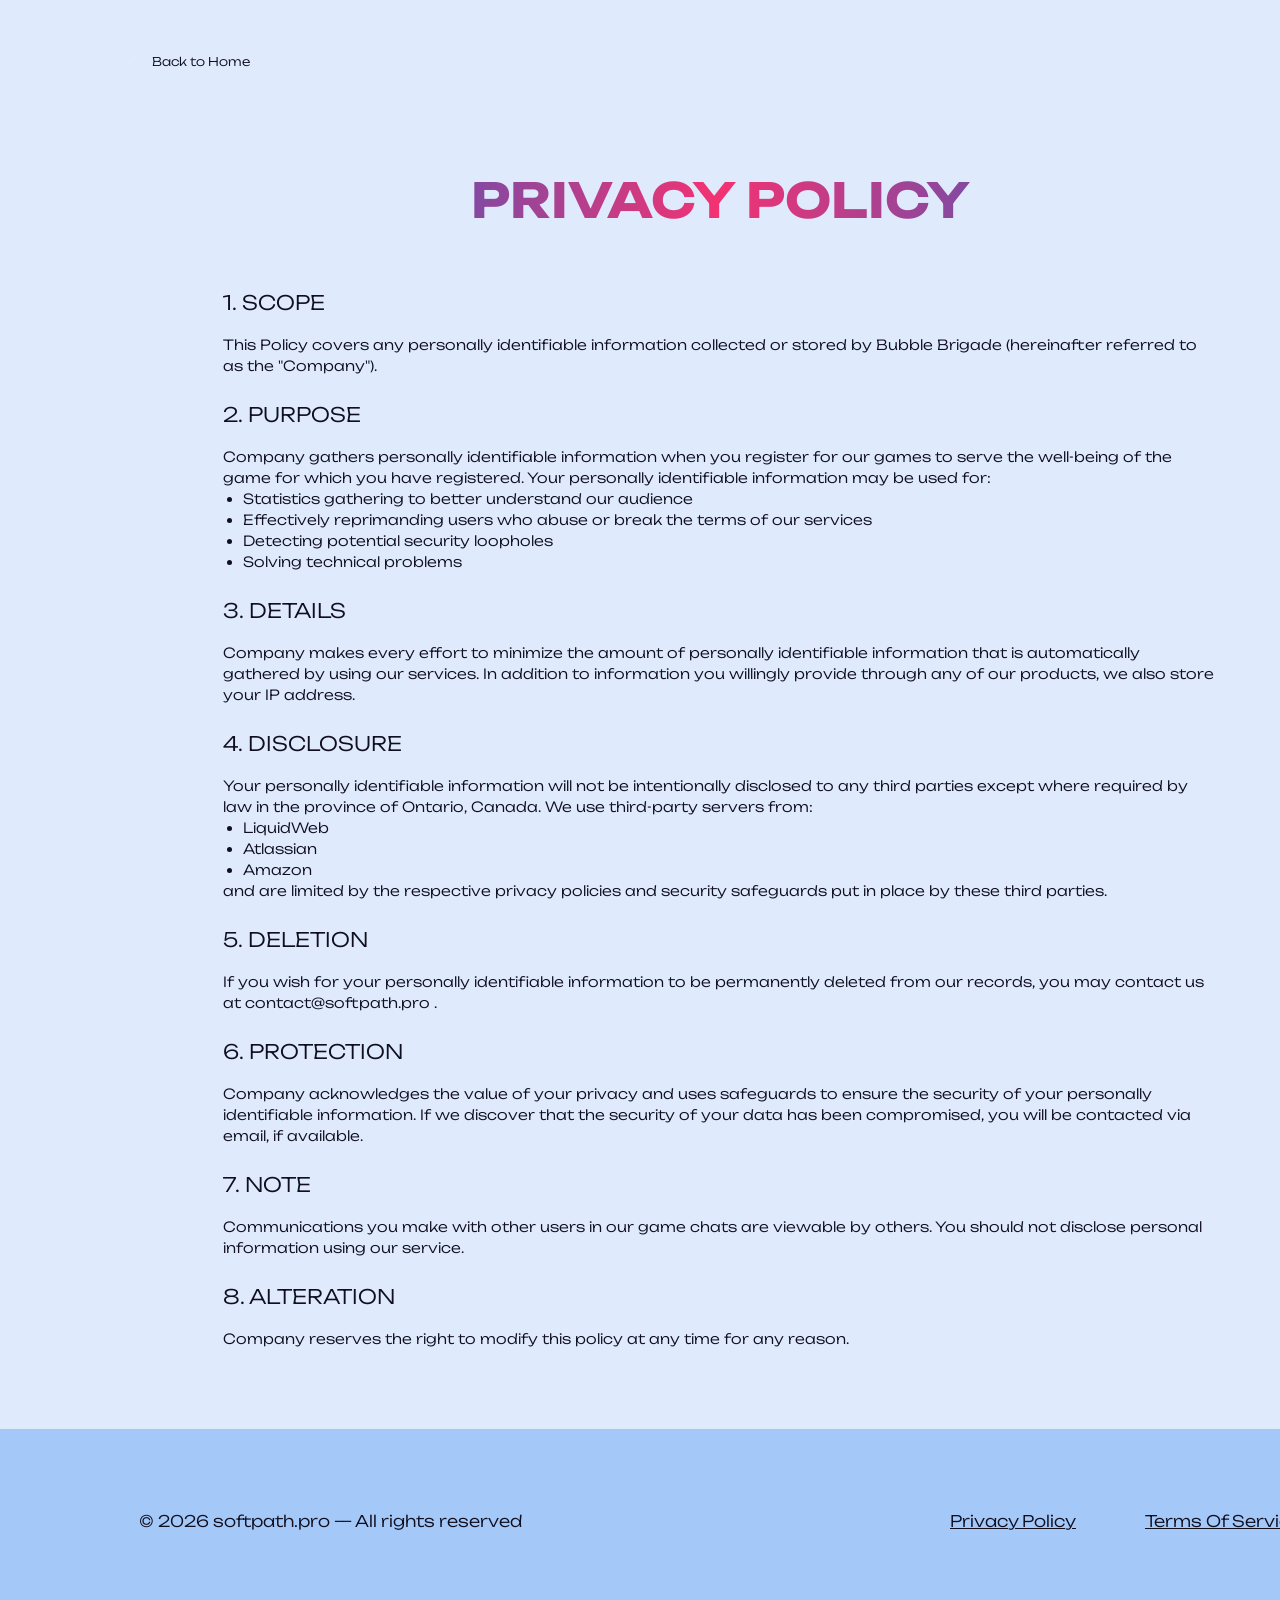
==== policy.html @ 6d7b95a4 "1" ====
<!doctype html>
<html lang="en">
  <head>
    <meta charset="UTF-8" />
    <meta name="viewport" content="width=device-width, initial-scale=1.0" />

    <title>Privacy Policy</title>
    <link rel="icon" href="img/fav_500.png" />

    <link rel="stylesheet" type="text/css" href="slick/slick.css" />
    <link rel="stylesheet" href="css/main.css" />
  </head>

  <body>
    <header class="a-g-header a-g-header-terms">
      <div class="a-g-header-background"></div>
      <nav class="a-g-navigation">
        <ul class="a-g-navigation-list-terms">
          <li class="a-g-navigation-item">
            <a href="/" class="a-g-header-terms-img">
              <img
                class=" "
                alt="logo"
                src="img/back.png"
                style="width: 24px; height: 24px"
              />Back to Home
            </a>
          </li>
        </ul>
      </nav>
    </header>

    <main>
      <div class="a-g-policy-terms-container">
        <h1>Privacy Policy</h1>

        <section>
          <h2>1. Scope</h2>
          <p>
            This Policy covers any personally identifiable information collected
            or stored by
            <span class="name">Bubble Brigade</span> (hereinafter referred to as
            the "Company").
          </p>
        </section>

        <section>
          <h2>2. Purpose</h2>
          <p>
            Company gathers personally identifiable information when you
            register for our games to serve the well-being of the game for which
            you have registered. Your personally identifiable information may be
            used for:
          </p>
          <ul>
            <li>Statistics gathering to better understand our audience</li>
            <li>
              Effectively reprimanding users who abuse or break the terms of our
              services
            </li>
            <li>Detecting potential security loopholes</li>
            <li>Solving technical problems</li>
          </ul>
        </section>

        <section>
          <h2>3. Details</h2>
          <p>
            Company makes every effort to minimize the amount of personally
            identifiable information that is automatically gathered by using our
            services. In addition to information you willingly provide through
            any of our products, we also store your IP address.
          </p>
        </section>

        <section>
          <h2>4. Disclosure</h2>
          <p>
            Your personally identifiable information will not be intentionally
            disclosed to any third parties except where required by law in the
            province of Ontario, Canada. We use third-party servers from:
          </p>
          <ul>
            <li><a href="https://www.liquidweb.com/">LiquidWeb</a></li>
            <li><a href="https://www.atlassian.com/">Atlassian</a></li>
            <li><a href="https://aws.amazon.com/">Amazon</a></li>
          </ul>
          <p>
            and are limited by the respective privacy policies and security
            safeguards put in place by these third parties.
          </p>
        </section>

        <section>
          <h2>5. Deletion</h2>
          <p>
            If you wish for your personally identifiable information to be
            permanently deleted from our records, you may contact us at
            <a href="mailto:contact@softpath.pro"
              ><span class="domain">contact@softpath.pro</span></a
            >
            .
          </p>
        </section>

        <section>
          <h2>6. Protection</h2>
          <p>
            Company acknowledges the value of your privacy and uses safeguards
            to ensure the security of your personally identifiable information.
            If we discover that the security of your data has been compromised,
            you will be contacted via email, if available.
          </p>
        </section>

        <section>
          <h2>7. Note</h2>
          <p>
            Communications you make with other users in our game chats are
            viewable by others. You should not disclose personal information
            using our service.
          </p>
        </section>

        <section>
          <h2>8. Alteration</h2>
          <p>
            Company reserves the right to modify this policy at any time for any
            reason.
          </p>
        </section>
      </div>
    </main>

    <footer class="a-g-footer" style="margin: auto; background: #a4c9f9">
      <div class="a-g-footer-container">
        <p class="a-g-footer-copyright-two a-g-footer-copyright">
          © 2026 softpath.pro — All rights reserved
        </p>

        <div class="a-g-footer-wrapper">
          <a class="a-g-footer-text" href="/policy.html">Privacy Policy</a>
          <a class="a-g-footer-text" href="/terms.html">Terms Of Service </a>
        </div>
        <p class="a-g-footer-copyright-one a-g-footer-copyright">
          © 2026 softpath.pro <br />
          All rights reserved
        </p>
      </div>
    </footer>
    <script src="js/mobile-menu.js"></script>
  </body>
</html>
---- css/main.css ----
@import url("https://fonts.googleapis.com/css2?family=Unbounded:wght@200..900&display=swap");

*,
*::before,
*::after {
  box-sizing: border-box;
}
html {
  scroll-behavior: smooth;
}

body {
  margin: 0;
  background: #dfeafd;

  color: #100f20;
}

h1,
h2,
h3,
h4,
h5,
h6,
p {
  margin: 0;
}

ul,
ol {
  margin: 0;
  padding: 0;
  list-style: none;
}
dl,
dt,
dd {
  margin: 0;
  padding: 0;
}
img {
  display: block;
  height: auto;
}
figure {
  margin: 0;
  padding: 0;
  border: 0;
}
.list {
  list-style: none;
}

button,
a {
  cursor: pointer;
}

.button:hover {
  scale: 120%;
}

.a-g-header.is-open .a-g-header-background {
  left: 0;
}
.a-g-header-button-wrapper {
  margin-left: auto;
}
.a-g-header-icon {
  display: none;
}

.a-g-header-icon-button {
  display: -webkit-box;
  display: -ms-flexbox;
  display: flex;
  background-color: transparent;
  border: none;
  border-radius: 50%;
}
.a-g-navigation-list.is-open {
  right: 0;
}
.a-g-header-icon-menu {
  display: block;
}

.a-g-header-icon-button.is-open .a-g-header-icon-menu {
  display: none;
}

.a-g-header-icon-button.is-open .a-g-header-icon-close {
  display: block;
}

.a-g-header {
  position: fixed;
  width: 100%;
  z-index: 5;
  transition: background-color 0.3s ease;
  background: transparent;
  display: flex;

  background: #dfeafd33;
}

.a-g-header-background {
  position: absolute;
  top: 0;
  right: 0;
  bottom: 0;
  left: 100%;
  z-index: -1;
  transition: left 0.3s ease;
  background: #dfeafd;
}
.a-g-header.is-open .a-g-header-background {
  left: 0;
}
.a-g-header-button-wrapper {
  margin-right: auto;
  display: flex;
  align-items: center;
  justify-content: space-between;
}

.a-g-header-icon-menu {
  display: block;
}

.a-g-header-icon-button.is-open .a-g-header-icon-menu {
  display: none;
}

.a-g-header-icon-button.is-open .a-g-header-icon-close {
  display: block;
}

.a-g-navigation {
  display: -ms-flexbox;
  -webkit-box-orient: vertical;
  -webkit-box-direction: normal;
  -ms-flex-direction: column;
  flex-direction: column;
  -webkit-box-align: center;
  -ms-flex-align: center;
  align-items: center;
  -webkit-box-flex: 1;
  -ms-flex: 1;
  flex: 1;
  padding: 8px 16px;
  position: relative;
}

.a-g-navigation-list {
  display: flex;
  flex-direction: column;
  align-items: center;
  position: absolute;
  top: 100%;
  right: -100%;
  width: 100%;
  height: auto;
  transition: 0.3s;
  z-index: 999;
  padding: 48px 0;

  gap: 25px;
  background: #dfeafd;
}

.a-g-navigation-list.is-open {
  right: 0;
}

.a-g-navigation-link {
  transition: all 0.3s ease-in-out;
  text-decoration: none;
  color: #6b7a8c;
  font-family: Unbounded;
  font-weight: 300;
  font-style: Light;
  font-size: 16px;
  leading-trim: NONE;
  line-height: 150%;
  letter-spacing: 0%;
}

.a-g-navigation-link:hover,
.a-g-navigatioт-link:focus {
  color: #100f20;
}

.a-g-header.is-open {
  background-color: transparent;
}

.a-g-navigation-img {
  display: none;
}
.a-g-header-terms {
  background-color: transparent;
}
.a-g-header-terms-img {
  display: flex;
  align-items: center;
  gap: 8px;
  font-family: Unbounded;
  font-weight: 300;
  font-style: Light;
  font-size: 12px;
  leading-trim: NONE;
  line-height: 150%;
  letter-spacing: 0%;
  text-align: center;

  color: #100f20;
  text-decoration: none;
  padding-top: 20px;
}
@media screen and (min-width: 1202px) {
  .a-g-navigation-img {
    display: block;
    margin-right: 130px;
  }
  .a-g-header-terms-img {
    padding-top: 50px;
    padding-left: 120px;
  }
  .a-g-policy-terms-header-icon-menu {
    display: none;
  }
  .a-g-header-button-wrapper {
    display: none;
  }
  .a-g-header {
    width: 100%;
    height: 58px;
    padding: 0;
    display: flex;
    align-items: center;
    justify-content: center;
    z-index: 1000;
    background: #dfeafd33;
  }

  .a-g-header-icon-button {
    display: none;
  }
  .a-g-navigation {
    display: flex;
    flex-direction: row;
    flex: 1;
    padding: 0;
    width: 1440px;
    padding: 0 0px;
    margin: auto;
  }

  .a-g-navigation-list {
    background-color: transparent;
    flex-direction: row;
    display: flex;
    position: static;
    width: 1440px;
    margin: auto;
    padding-block: 0;
    flex: 1;
    gap: 40px;
    height: 0px;
    display: flex;
    justify-content: center;
    align-items: center;
    justify-content: center;
    padding: 0;
  }

  .a-g-navigation-link {
    font-family: Unbounded;
    font-weight: 300;
    font-style: Light;
    font-size: 10px;
    leading-trim: NONE;
    line-height: 150%;
    letter-spacing: 0%;
  }

  .a-g-navigation-link:hover,
  .a-g-navigation-link:focus {
  }

  .a-g-navigation-item-desk {
    display: none;
  }
}

.a-g-home {
  width: 375px;
  height: 764px;
  background-repeat: no-repeat;
  background-size: cover;
  background-position: center;
  background-image: url("/img/1\ home\ mob.png");
  margin: auto;
}
.a-g-home-container {
  width: 375px;
  padding: 104px 16px 0;
  margin: auto;
}

.a-g-home-container-top {
  display: flex;
  flex-direction: column;
  align-items: center;
}
.a-g-home-title-img {
  font-family: Unbounded;
  font-weight: 900;
  font-style: Black;
  font-size: 24px;
  leading-trim: NONE;
  line-height: 150%;
  letter-spacing: 0%;
  text-transform: uppercase;
  color: #1360d0;
}
.a-g-home-title {
  font-family: Unbounded;
  font-weight: 700;
  font-style: Bold;
  font-size: 48px;
  leading-trim: NONE;
  line-height: 130%;
  letter-spacing: 0%;
  text-align: center;
  text-transform: uppercase;

  background: linear-gradient(270deg, #1360d0 0%, #f43272 50%, #1360d0 100%);

  background-clip: text;
  -webkit-background-clip: text;
  -webkit-text-fill-color: transparent;
  margin: 32px 0 24px;
}

.a-g-home-text {
  font-family: Unbounded;
  font-weight: 700;
  font-style: Bold;
  font-size: 20px;
  leading-trim: NONE;
  line-height: 150%;
  letter-spacing: 0%;
  text-align: center;
}

@media screen and (min-width: 1202px) {
  .a-g-home {
    width: auto;
    height: 939px;
    background-image: url("/img/1.\ HOME.png");
  }
  .a-g-home-container {
    width: 1440px;
    padding: 96px 120px 0px;
  }

  .a-g-home-title-img {
    font-family: Unbounded;
    font-weight: 900;
    font-style: Black;
    font-size: 24px;
    leading-trim: NONE;
    line-height: 150%;
    letter-spacing: 0%;
    text-transform: uppercase;
  }
  .a-g-home-title {
    font-family: Unbounded;
    font-weight: 700;
    font-style: Bold;
    font-size: 48px;
    leading-trim: NONE;
    line-height: 130%;
    letter-spacing: 0%;
    text-align: center;
    text-transform: uppercase;

    margin: 24px;
  }

  .a-g-home-text {
    font-family: Unbounded;
    font-weight: 700;
    font-style: Bold;
    font-size: 20px;
    leading-trim: NONE;
    line-height: 150%;
    letter-spacing: 0%;
    text-align: center;
  }
}
.a-g-about {
  background: #cce2ff;
}

.a-g-about-title-divs {
  background: #a4c9f9;
}
.a-g-about-title {
  margin: auto;
  font-family: Unbounded;
  font-weight: 700;
  font-style: Bold;
  font-size: 16px;
  leading-trim: NONE;
  line-height: 150%;
  letter-spacing: 0%;
  text-transform: uppercase;
  color: #100f20;
  width: 375px;
  height: 120px;

  padding-top: 80px;
  padding-right: 16px;
  padding-bottom: 16px;
  padding-left: 16px;

  text-align: center;
}
.a-g-about-container {
  width: 375px;
  padding: 80px 21px;
  margin: auto;
}
.a-g-about-title-two {
  font-family: Unbounded;
  font-weight: 700;
  font-style: Bold;
  font-size: 24px;
  leading-trim: NONE;
  line-height: 150%;
  letter-spacing: 0%;
  text-align: center;
  text-transform: uppercase;

  background: linear-gradient(
    270deg,
    #1360d0 0%,
    #f43272 25%,
    #f43272 50%,
    #1360d0 100%
  );

  background-clip: text;
  -webkit-background-clip: text;
  -webkit-text-fill-color: transparent;
}
.a-g-about-text {
  font-family: Unbounded;
  font-weight: 300;
  font-style: Light;
  font-size: 16px;
  leading-trim: NONE;
  line-height: 150%;
  letter-spacing: 0%;
  text-align: center;

  padding-top: 56px;
}

@media screen and (min-width: 1202px) {
  .a-g-about-title {
    font-family: Unbounded;
    font-weight: 700;
    font-style: Bold;
    font-size: 16px;
    leading-trim: NONE;
    line-height: 150%;
    letter-spacing: 0%;
    text-transform: uppercase;
  }
  .a-g-about-container {
    width: 1440px;
    padding: 80px 223px;
    margin: auto;
  }
  .a-g-about-title-two {
    font-family: Unbounded;
    font-weight: 700;
    font-style: Bold;
    font-size: 32px;
    leading-trim: NONE;
    line-height: 150%;
    letter-spacing: 0%;
    text-align: center;
    text-transform: uppercase;
  }
  .a-g-about-text {
    font-family: Unbounded;
    font-weight: 300;
    font-style: Light;
    font-size: 16px;
    leading-trim: NONE;
    line-height: 150%;
    letter-spacing: 0%;
    text-align: center;

    padding-top: 56px;
  }
}

.a-g-why-container {
  width: 375px;
  margin: auto;
  padding: 80px 30px;
}
.a-g-why-list {
  padding-top: 56px;
}
.a-g-why-lists {
  display: none;
}
.a-g-why-item {
  display: flex;
  flex-direction: column;
  align-items: center;
  width: 280px;
  height: 408px;

  padding-top: 24px;
  padding-right: 16px;
  padding-bottom: 24px;
  padding-left: 16px;
  gap: 16px;
  border-radius: 8px;
  background: #cce2ff;

  margin: 0 8px;
}
.a-g-why-img {
  width: 248px;
  height: 186px;

  border-radius: 8px;
}
.a-g-why-text-bold {
  width: 100%;
  font-family: Unbounded;
  font-weight: 700;
  font-style: Bold;
  font-size: 20px;
  leading-trim: NONE;
  line-height: 150%;
  letter-spacing: 0%;
  text-align: center;
  text-transform: uppercase;

  border-bottom: 1px solid #f43272;
  padding: 12px 0 16px;
}
.a-g-why-text {
  font-family: Unbounded;
  font-weight: 300;
  font-style: Light;
  font-size: 16px;
  leading-trim: NONE;
  line-height: 150%;
  letter-spacing: 0%;
  text-align: center;
}

@media screen and (min-width: 1202px) {
  .a-g-why-container {
    width: 1440px;
    padding: 80px 124px;
  }
  .a-g-why-list {
    display: none;
  }
  .a-g-why-lists {
    padding-top: 56px;
    display: flex;
    flex-wrap: wrap;
    gap: 32px;
  }
  .a-g-why-item {
    width: 580px;
    height: 585px;

    padding-top: 24px;
    padding-right: 16px;
    padding-bottom: 24px;
    padding-left: 16px;
    gap: 16px;
    border-radius: 8px;

    margin: 0;
  }
  .a-g-why-img {
    width: 548px;
    height: 411px;

    border-radius: 8px;
  }
  .a-g-why-text-bold {
    font-family: Unbounded;
    font-weight: 700;
    font-style: Bold;
    font-size: 20px;
    leading-trim: NONE;
    line-height: 150%;
    letter-spacing: 0%;
    text-align: center;
    text-transform: uppercase;

    padding: 12px 0 16px;
  }
  .a-g-why-text {
    font-family: Unbounded;
    font-weight: 300;
    font-style: Light;
    font-size: 16px;
    leading-trim: NONE;
    line-height: 150%;
    letter-spacing: 0%;
    text-align: center;
  }
}
.a-g-uniqueness {
  background: #cce2ff;
}

.a-g-uniqueness-container {
  margin: auto;
  width: 375px;
  padding: 80px 21px;
}
.a-g-uniqueness-list {
  padding-top: 56px;
  display: flex;
  flex-direction: column;
  gap: 24px;
}
.a-g-uniqueness-item {
  display: flex;
  align-items: center;
  background: #dfeafd;
  gap: 12px;
  padding: 24px 12px;
  border-radius: 12px;
}
.a-g-uniqueness-img {
  width: 80px;
}
.a-g-uniqueness-text-bold {
  font-family: Unbounded;
  font-weight: 300;
  font-style: Light;
  font-size: 16px;
  leading-trim: NONE;
  line-height: 150%;
  letter-spacing: 0%;
  text-transform: uppercase;
}
.a-g-uniqueness-text {
  font-family: Unbounded;
  font-weight: 300;
  font-style: Light;
  font-size: 12px;
  leading-trim: NONE;
  line-height: 150%;
  letter-spacing: 0%;
  padding-top: 8px;
}

@media screen and (min-width: 1202px) {
  .a-g-uniqueness-container {
    margin: auto;
    width: 1440px;
    padding: 80px 131px;
  }
  .a-g-uniqueness-list {
    padding-top: 56px;
    display: flex;
    flex-direction: row;
    gap: 32px;
  }
  .a-g-uniqueness-item {
    width: 210px;
    height: 274px;
    flex-direction: column;
    gap: 0px;
    padding: 12px;
    border-radius: 12px;
  }
  .a-g-uniqueness-img {
    width: 120px;
  }
  .a-g-uniqueness-text-bold {
    font-family: Unbounded;
    font-weight: 300;
    font-style: Light;
    font-size: 16px;
    leading-trim: NONE;
    line-height: 150%;
    letter-spacing: 0%;
    text-align: center;
    text-transform: uppercase;

    padding: 28px 0px 8px;
  }
  .a-g-uniqueness-text {
    font-family: Unbounded;
    font-weight: 300;
    font-style: Light;
    font-size: 12px;
    leading-trim: NONE;
    line-height: 150%;
    letter-spacing: 0%;
    text-align: center;
  }
}

.a-g-how-container {
  margin: auto;
  width: 375px;
  padding: 80px 32px;
}
.a-g-how-list {
  padding-top: 56px;
}

.a-g-how-item {
  background: #cce2ff;

  margin: 0 8px;
  border: 2px solid #1360d033;
  width: 280px;
  height: 486px;
  padding-top: 24px;
  padding-bottom: 24px;

  border-radius: 8px;
  border-width: 2px;
}

.a-g-how-img {
  margin: auto;
  height: 300px;
}

.a-g-how-text-bold {
  font-family: Unbounded;
  font-weight: 400;
  font-style: Regular;
  font-size: 20px;
  leading-trim: NONE;
  line-height: 150%;
  letter-spacing: 0%;
  text-align: center;
  text-transform: uppercase;

  margin: 28px 24px 0px;
  padding-bottom: 16px;
  border-bottom: 1px solid #f43272;
}

.a-g-how-text {
  padding: 16px 24px 0;
  font-family: Unbounded;
  font-weight: 300;
  font-style: Light;
  font-size: 12px;
  leading-trim: NONE;
  line-height: 150%;
  letter-spacing: 0%;
  text-align: center;
}

@media screen and (min-width: 1202px) {
  .a-g-how-container {
    margin: auto;
    width: 1440px;
    padding: 80px 112px;
  }
  .a-g-how-list {
    padding-top: 56px;
  }

  .a-g-how-item {
    margin: 0 16px;
    width: 280px;
    height: 486px;

    padding-top: 24px;
    padding-bottom: 24px;
    gap: 16px;
    border-radius: 8px;
    border-width: 2px;
  }

  .a-g-how-img {
    margin: auto;
  }

  .a-g-how-text-bold {
    font-family: Unbounded;
    font-weight: 400;
    font-style: Regular;
    font-size: 20px;
    leading-trim: NONE;
    line-height: 150%;
    letter-spacing: 0%;
    text-align: center;
    text-transform: uppercase;
  }

  .a-g-how-text {
    font-family: Unbounded;
    font-weight: 300;
    font-style: Light;
    font-size: 12px;
    leading-trim: NONE;
    line-height: 150%;
    letter-spacing: 0%;
    text-align: center;
  }
}

.a-g-characters-container {
  padding: 80px 21px;
  margin: auto;
  width: 375px;
}
.a-g-characters-list {
  padding-top: 56px;
  display: flex;
  flex-direction: column;
  gap: 32px;
}
.a-g-characters-item {
  background: #a4c9f9;
  width: 333px;
  height: 621px;

  padding: 16px;
  border-radius: 8px;
}
.a-g-characters-img {
  width: 301px;
  height: 455px;

  border-radius: 8px;
}
.a-g-characters-text-bold {
  font-family: Unbounded;
  font-weight: 700;
  font-style: Bold;
  font-size: 20px;
  leading-trim: NONE;
  line-height: 150%;
  letter-spacing: 0%;
  text-align: center;
  text-transform: uppercase;

  padding: 24px 0 16px;
  border-bottom: 1px solid #f43272;
}

.a-g-characters-text {
  font-family: Unbounded;
  font-weight: 300;
  font-style: Light;
  font-size: 16px;
  leading-trim: NONE;
  line-height: 150%;
  letter-spacing: 0%;
  text-align: center;

  padding-top: 16px;
}

@media screen and (min-width: 1202px) {
  .a-g-characters-container {
    padding: 80px 118px;
    margin: auto;
    width: 1440px;
  }
  .a-g-characters-list {
    flex-direction: row;
    gap: 32px;
  }
  .a-g-characters-item {
    width: 380px;
    height: 692px;

    padding: 16px;
    border-radius: 8px;
  }
  .a-g-characters-img {
    width: 348px;
    height: 526px;

    border-radius: 8px;
  }
  .a-g-characters-text-bold {
    font-family: Unbounded;
    font-weight: 700;
    font-style: Bold;
    font-size: 20px;
    leading-trim: NONE;
    line-height: 150%;
    letter-spacing: 0%;
    text-align: center;
    text-transform: uppercase;
    padding: 24px 0 16px;
    margin: 0 32px;
  }

  .a-g-characters-text {
    margin: 0 32px;
  }
}

.a-g-reviews-container {
  margin: auto;
  padding: 80px 21px;
  width: 375px;
}
.a-g-reviews-list {
  display: flex;
  flex-direction: column;
  gap: 24px;
  padding-top: 56px;
}

.a-g-reviews-item {
  background: #cce2ff;

  border-radius: 8px;
  padding: 16px;
}

.a-g-reviews-item-top {
  display: flex;
  justify-content: space-between;
  align-items: center;
}
.a-g-reviews-img {
  height: 14px;
}
.a-g-reviews-text-bold {
  font-family: Unbounded;
  font-weight: 700;
  font-style: Bold;
  font-size: 12px;
  leading-trim: NONE;
  line-height: 150%;
  letter-spacing: 0%;

  color: #1360d0;
}

.a-g-reviews-text {
  font-family: Unbounded;
  font-weight: 300;
  font-style: Light;
  font-size: 16px;
  leading-trim: NONE;
  line-height: 150%;
  letter-spacing: 0%;

  padding-top: 16px;
}

@media screen and (min-width: 1202px) {
  .a-g-reviews-container {
    margin: auto;
    padding: 80px 123px;
    width: 1440px;
  }
  .a-g-reviews-list {
    display: flex;
    flex-direction: row;
    gap: 32px;
    padding-top: 56px;
  }

  .a-g-reviews-item {
    width: 213px;
    height: 258px;
    border-radius: 8px;
    padding: 16px;
  }

  .a-g-reviews-item-top {
    display: flex;
    justify-content: space-between;
    align-items: center;
  }

  .a-g-reviews-text-bold {
    font-family: Unbounded;
    font-weight: 700;
    font-style: Bold;
    font-size: 12px;
    leading-trim: NONE;
    line-height: 150%;
    letter-spacing: 0%;
  }

  .a-g-reviews-text {
    font-family: Unbounded;
    font-weight: 300;
    font-style: Light;
    font-size: 16px;
    leading-trim: NONE;
    line-height: 150%;
    letter-spacing: 0%;
  }
}

.a-g-faq {
  background: #cce2ff;
}
.a-g-faq-container {
  padding: 80px 16px;
  width: 375px;
  margin: auto;
}
.a-g-faq-list {
  padding-top: 56px;
  display: flex;
  flex-direction: column;
  gap: 32px;
}

.a-g-faq-item {
}

.a-g-faq-question {
  gap: 24px;
  display: flex;
  justify-content: space-between;
  font-family: Unbounded;
  font-weight: 300;
  font-style: Light;
  font-size: 24px;
  leading-trim: NONE;
  line-height: 150%;
  letter-spacing: 0%;

  padding: 8px 12px;
  border-bottom: 1px solid #a4c9f9;
}

.a-g-faq-answer {
  padding: 0 12px;
  font-family: Unbounded;
  font-weight: 300;
  font-style: Light;
  font-size: 16px;
  leading-trim: NONE;
  line-height: 150%;
  letter-spacing: 0%;
}
.a-g-toggle-button {
  background: none;
  border: none;
  cursor: pointer;
}

.a-g-toggle-button img {
  width: 24px;
  transition: transform 0.3s ease;
}
.a-g-faq-answer {
  max-height: 0;
  overflow: hidden;
  transition:
    max-height 0.4s ease,
    opacity 0.4s ease;
  opacity: 0;
}

.a-g-faq-answer.open {
  max-height: 200px;
  opacity: 1;
  padding-top: 16px;
}

.a-g-toggle-button img.rotated {
  transform: rotate(360deg);
}
@media screen and (min-width: 1202px) {
  .a-g-faq-container {
    padding: 80px 325px;
    width: 1440px;
    margin: auto;
  }
  .a-g-faq-list {
    padding-top: 56px;
    display: flex;
    flex-direction: column;
    gap: 32px;
  }

  .a-g-faq-item {
  }

  .a-g-faq-question {
    gap: 24px;
    display: flex;
    justify-content: space-between;
    align-items: center;
    font-family: Unbounded;
    font-weight: 300;
    font-style: Light;
    font-size: 24px;
    leading-trim: NONE;
    line-height: 150%;
    letter-spacing: 0%;
  }

  .a-g-faq-answer {
    font-family: Unbounded;
    font-weight: 300;
    font-style: Light;
    font-size: 16px;
    leading-trim: NONE;
    line-height: 150%;
    letter-spacing: 0%;
  }
}

.a-g-gallery-two {
  margin: auto;
  width: 375px;
  height: 246px;

  background-repeat: no-repeat;
  background-size: cover;
  background-position: center;
  background-image: url("/img/finalpic.png");
}
.a-g-gallery-container {
  width: 375px;
  margin: auto;
  padding: 80px 36px 32px;
}

.a-g-gallery-item {
  display: flex;
  align-items: center;

  justify-content: center;
  gap: 24px;
  padding-top: 40x;
  font-family: Unbounded;
  font-weight: 300;
  font-style: Light;
  font-size: 16px;
  leading-trim: NONE;
  line-height: 150%;
  letter-spacing: 0%;

  color: #100f20;
  text-decoration: none;
}

.a-g-gallery-image {
  width: 32px;
}

@media screen and (min-width: 1202px) {
  .a-g-gallery-container {
    width: 1440px;
    margin: auto;
    padding: 80px 0 40px;
  }

  .a-g-gallery-two {
    margin: auto;
    width: auto;
    height: 512px;

    background-repeat: no-repeat;
    background-size: cover;
    background-position: center;
    background-image: url("/img/finalpic\ \(1\).png");
  }

  .a-g-gallery-item {
    display: flex;
    align-items: center;

    justify-content: center;
    gap: 24px;
    padding-top: 40px;
    font-family: Unbounded;
    font-weight: 300;
    font-style: Light;
    font-size: 16px;
    leading-trim: NONE;
    line-height: 150%;
    letter-spacing: 0%;

    text-decoration: none;
  }

  .a-g-gallery-image {
    width: 32px;
  }
}

.a-g-features {
  background: #cce2ff;
}
.a-g-features-container {
  width: 375px;
  margin: auto;
  padding: 80px 21px 0;
}
.a-g-features-div {
  display: flex;
  flex-direction: column;
  gap: 32px;
  padding-top: 40px;
}
.a-g-features-list {
  display: flex;
  flex-direction: column;
  gap: 24px;
}

.a-g-features-item {
  gap: 12px;

  padding: 12px 0;
  display: flex;
  align-items: center;
}

.a-g-features-img {
  width: 20px;
}

.a-g-features-text-bold {
  font-family: Unbounded;
  font-weight: 300;
  font-style: Light;
  font-size: 16px;
  leading-trim: NONE;
  line-height: 150%;
  letter-spacing: 0%;
  text-transform: uppercase;
}

.a-g-features-text {
  font-family: Unbounded;
  font-weight: 300;
  font-style: Light;
  font-size: 12px;
  leading-trim: NONE;
  line-height: 150%;
  letter-spacing: 0%;

  padding-top: 8px;
}
.a-g-features-imga {
  width: 375px;
  height: 219px;
  margin-left: -21px;
}

@media screen and (min-width: 1202px) {
  .a-g-features-container {
    width: 1440px;
    margin: auto;
    padding: 80px 190px 80px;
  }
  .a-g-features-imga {
    width: 642px;
    height: 377px;

    border-radius: 8px;

    margin-left: -0px;
  }

  .a-g-features-div {
    display: flex;
    flex-direction: row-reverse;

    justify-content: center;
    gap: 32px;
    padding-top: 56px;
  }
  .a-g-features-list {
    display: flex;
    flex-direction: column;
    gap: 24px;
  }

  .a-g-features-item {
    width: 385px;

    gap: 24px;
  }

  .a-g-features-img {
    width: 24px;
  }

  .a-g-features-text-bold {
    font-family: Unbounded;
    font-weight: 300;
    font-style: Light;
    font-size: 16px;
    leading-trim: NONE;
    line-height: 150%;
    letter-spacing: 0%;
    text-transform: uppercase;
  }

  .a-g-features-text {
    font-family: Unbounded;
    font-weight: 300;
    font-style: Light;
    font-size: 12px;
    leading-trim: NONE;
    line-height: 150%;
    letter-spacing: 0%;

    padding-top: 8px;
  }
}

.a-g-policy-terms-container {
  padding: 120px 16px 64px;
  width: 375px;
  margin: auto;
  font-family: Unbounded;
  font-weight: 300;
  font-style: Light;
  font-size: 14px;
  leading-trim: NONE;
  line-height: 150%;
  letter-spacing: 0%;
}

.a-g-policy-terms-container h1 {
  margin-bottom: 64px;
  font-family: Unbounded;
  font-weight: 700;
  font-style: Bold;
  font-size: 32px;
  leading-trim: NONE;
  line-height: 150%;
  letter-spacing: 0%;
  text-align: center;
  text-transform: uppercase;
  background: linear-gradient(270deg, #1360d0 0%, #f43272 50%, #1360d0 100%);

  -webkit-background-clip: text;
  -webkit-text-fill-color: transparent;
}
.a-g-policy-terms-container h2 {
  margin: 24px 0 16px;
  font-family: Unbounded;
  font-weight: 300;
  font-style: Light;
  font-size: 20px;
  leading-trim: NONE;
  line-height: 150%;
  letter-spacing: 0%;
  text-transform: uppercase;
}
.a-g-policy-terms-container ul {
  list-style-type: disc;
  margin-left: 20px;
}

.a-g-policy-terms-container a {
  color: inherit;
  text-decoration: none;
}
@media screen and (min-width: 1202px) {
  .a-g-policy-terms-container {
    padding: 176px 223px 80px;
    width: 1440px;

    font-weight: 300;
    font-style: Light;
    font-size: 14px;
    leading-trim: NONE;
    line-height: 150%;
    letter-spacing: 0%;
  }
  .a-g-policy-terms-container h1 {
    font-family: Unbounded;
    font-weight: 700;
    font-style: Bold;
    font-size: 48px;
    leading-trim: NONE;
    line-height: 100%;
    letter-spacing: 0%;
    text-align: center;
    text-transform: uppercase;
  }
  .a-g-policy-terms-container h2 {
    font-weight: 300;
    font-style: Light;
    font-size: 20px;
    leading-trim: NONE;
    line-height: 150%;
    letter-spacing: 0%;
    text-transform: uppercase;
  }
}

.a-g-footer-container {
  width: 375px;
  padding: 80px 16px;
  margin: auto;
  display: flex;
  flex-direction: column;
  justify-content: center;
  align-items: center;
  gap: 32px;
}

.a-g-footer-wrapper {
  display: flex;
  flex-direction: row;
  align-items: center;
  gap: 20px;
}

.a-g-footer-text {
  font-family: Unbounded;
  font-weight: 300;
  font-style: Light;
  font-size: 16px;
  leading-trim: NONE;
  line-height: 150%;
  letter-spacing: 0%;
  text-decoration: underline;
  text-decoration-style: solid;
  text-decoration-offset: 0%;
  text-decoration-thickness: 0%;
  text-decoration-skip-ink: auto;

  color: inherit;
}

.a-g-footer-copyright {
  font-family: Unbounded;
  font-weight: 300;
  font-style: Light;
  font-size: 16px;
  leading-trim: NONE;
  line-height: 150%;
  letter-spacing: -1%;
  text-align: center;
}

.a-g-footer-copyright-two {
  display: none;
}
@media screen and (min-width: 1202px) {
  .a-g-footer-container {
    width: 1440px;
    padding: 80px 120px;
    display: flex;
    flex-direction: row;

    gap: 428px;
  }

  .a-g-footer-wrapper {
    display: flex;
    flex-direction: row;

    gap: 69px;
  }

  .a-g-footer-text {
    font-family: Unbounded;
    font-weight: 300;
    font-style: Light;
    font-size: 16px;
    leading-trim: NONE;
    line-height: 150%;
    letter-spacing: 0%;
    text-decoration: underline;
    text-decoration-style: solid;
    text-decoration-offset: 0%;
    text-decoration-thickness: 0%;
    text-decoration-skip-ink: auto;
  }

  .a-g-footer-copyright {
    font-family: Unbounded;
    font-weight: 300;
    font-style: Light;
    font-size: 16px;
    leading-trim: NONE;
    line-height: 150%;
    letter-spacing: 0%;
  }

  .a-g-footer-copyright-two {
    display: block;
  }
  .a-g-footer-copyright-one {
    display: none;
  }
}
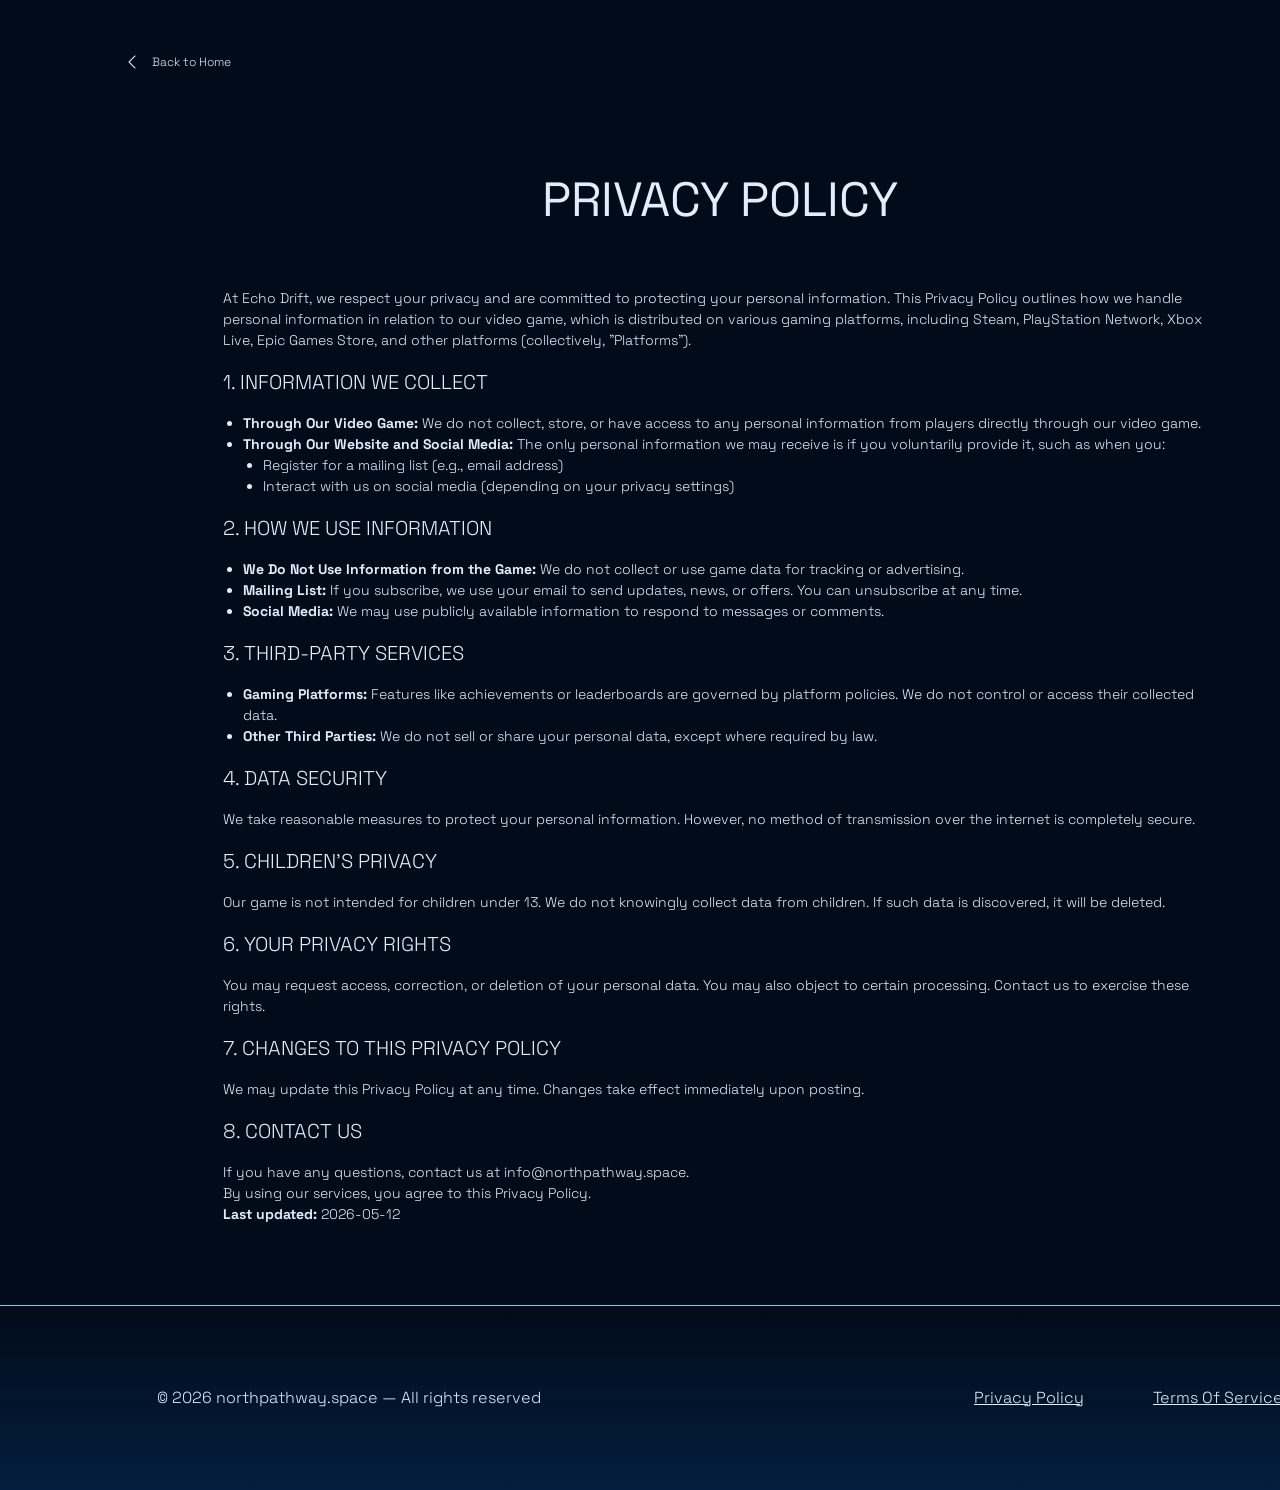
==== commit ac6b79c6: "2" ====
--- a/policy.html
+++ b/policy.html
@@ -12,12 +12,12 @@
   </head>
 
   <body>
-    <header class="a-g-header a-g-header-terms">
-      <div class="a-g-header-background"></div>
-      <nav class="a-g-navigation">
-        <ul class="a-g-navigation-list-terms">
-          <li class="a-g-navigation-item">
-            <a href="/" class="a-g-header-terms-img">
+    <header class="a-h-header a-h-header-terms">
+      <div class="a-h-header-background"></div>
+      <nav class="a-h-navigation">
+        <ul class="a-h-navigation-list-terms">
+          <li class="a-h-navigation-item">
+            <a href="/" class="a-h-header-terms-img">
               <img
                 class=" "
                 alt="logo"
@@ -31,119 +31,150 @@
     </header>
 
     <main>
-      <div class="a-g-policy-terms-container">
+      <div class="a-h-policy-terms-container">
         <h1>Privacy Policy</h1>
 
+        <p>
+          At <span class="name">Echo Drift</span>, we respect your privacy and
+          are committed to protecting your personal information. This Privacy
+          Policy outlines how we handle personal information in relation to our
+          video game, which is distributed on various gaming platforms,
+          including Steam, PlayStation Network, Xbox Live, Epic Games Store, and
+          other platforms (collectively, "Platforms").
+        </p>
+
         <section>
-          <h2>1. Scope</h2>
+          <h2>1. Information We Collect</h2>
+          <ul>
+            <li>
+              <strong>Through Our Video Game:</strong>
+              We do not collect, store, or have access to any personal
+              information from players directly through our video game.
+            </li>
+            <li>
+              <strong>Through Our Website and Social Media:</strong>
+              The only personal information we may receive is if you voluntarily
+              provide it, such as when you:
+              <ul>
+                <li>Register for a mailing list (e.g., email address)</li>
+                <li>
+                  Interact with us on social media (depending on your privacy
+                  settings)
+                </li>
+              </ul>
+            </li>
+          </ul>
+        </section>
+
+        <section>
+          <h2>2. How We Use Information</h2>
+          <ul>
+            <li>
+              <strong>We Do Not Use Information from the Game:</strong>
+              We do not collect or use game data for tracking or advertising.
+            </li>
+            <li>
+              <strong>Mailing List:</strong>
+              If you subscribe, we use your email to send updates, news, or
+              offers. You can unsubscribe at any time.
+            </li>
+            <li>
+              <strong>Social Media:</strong>
+              We may use publicly available information to respond to messages
+              or comments.
+            </li>
+          </ul>
+        </section>
+
+        <section>
+          <h2>3. Third-Party Services</h2>
+          <ul>
+            <li>
+              <strong>Gaming Platforms:</strong>
+              Features like achievements or leaderboards are governed by
+              platform policies. We do not control or access their collected
+              data.
+            </li>
+            <li>
+              <strong>Other Third Parties:</strong>
+              We do not sell or share your personal data, except where required
+              by law.
+            </li>
+          </ul>
+        </section>
+
+        <section>
+          <h2>4. Data Security</h2>
           <p>
-            This Policy covers any personally identifiable information collected
-            or stored by
-            <span class="name">Bubble Brigade</span> (hereinafter referred to as
-            the "Company").
+            We take reasonable measures to protect your personal information.
+            However, no method of transmission over the internet is completely
+            secure.
           </p>
         </section>
 
         <section>
-          <h2>2. Purpose</h2>
+          <h2>5. Children's Privacy</h2>
           <p>
-            Company gathers personally identifiable information when you
-            register for our games to serve the well-being of the game for which
-            you have registered. Your personally identifiable information may be
-            used for:
-          </p>
-          <ul>
-            <li>Statistics gathering to better understand our audience</li>
-            <li>
-              Effectively reprimanding users who abuse or break the terms of our
-              services
-            </li>
-            <li>Detecting potential security loopholes</li>
-            <li>Solving technical problems</li>
-          </ul>
-        </section>
-
-        <section>
-          <h2>3. Details</h2>
-          <p>
-            Company makes every effort to minimize the amount of personally
-            identifiable information that is automatically gathered by using our
-            services. In addition to information you willingly provide through
-            any of our products, we also store your IP address.
+            Our game is not intended for children under 13. We do not knowingly
+            collect data from children. If such data is discovered, it will be
+            deleted.
           </p>
         </section>
 
         <section>
-          <h2>4. Disclosure</h2>
+          <h2>6. Your Privacy Rights</h2>
           <p>
-            Your personally identifiable information will not be intentionally
-            disclosed to any third parties except where required by law in the
-            province of Ontario, Canada. We use third-party servers from:
-          </p>
-          <ul>
-            <li><a href="https://www.liquidweb.com/">LiquidWeb</a></li>
-            <li><a href="https://www.atlassian.com/">Atlassian</a></li>
-            <li><a href="https://aws.amazon.com/">Amazon</a></li>
-          </ul>
-          <p>
-            and are limited by the respective privacy policies and security
-            safeguards put in place by these third parties.
+            You may request access, correction, or deletion of your personal
+            data. You may also object to certain processing. Contact us to
+            exercise these rights.
           </p>
         </section>
 
         <section>
-          <h2>5. Deletion</h2>
+          <h2>7. Changes to this Privacy Policy</h2>
           <p>
-            If you wish for your personally identifiable information to be
-            permanently deleted from our records, you may contact us at
-            <a href="mailto:contact@softpath.pro"
-              ><span class="domain">contact@softpath.pro</span></a
-            >
-            .
+            We may update this Privacy Policy at any time. Changes take effect
+            immediately upon posting.
           </p>
         </section>
 
         <section>
-          <h2>6. Protection</h2>
+          <h2>8. Contact Us</h2>
           <p>
-            Company acknowledges the value of your privacy and uses safeguards
-            to ensure the security of your personally identifiable information.
-            If we discover that the security of your data has been compromised,
-            you will be contacted via email, if available.
+            If you have any questions, contact us at
+            <a href="mailto:info@northpathway.space"
+              ><span class="domain">info@northpathway.space</span></a
+            >.
           </p>
         </section>
 
-        <section>
-          <h2>7. Note</h2>
-          <p>
-            Communications you make with other users in our game chats are
-            viewable by others. You should not disclose personal information
-            using our service.
-          </p>
-        </section>
+        <p>By using our services, you agree to this Privacy Policy.</p>
 
-        <section>
-          <h2>8. Alteration</h2>
-          <p>
-            Company reserves the right to modify this policy at any time for any
-            reason.
-          </p>
-        </section>
+        <p>
+          <strong>Last updated:</strong> <span class="date">2026-05-12</span>
+        </p>
       </div>
     </main>
 
-    <footer class="a-g-footer" style="margin: auto; background: #a4c9f9">
-      <div class="a-g-footer-container">
-        <p class="a-g-footer-copyright-two a-g-footer-copyright">
-          © 2026 softpath.pro — All rights reserved
+    <footer
+      class="a-h-footer"
+      style="
+        margin: auto;
+        border-top: 1px solid #68ccf9;
+        background: linear-gradient(180deg, #010b19 0%, #041e3f 100%);
+      "
+    >
+      <div class="a-h-footer-container">
+        <p class="a-h-footer-copyright-two a-h-footer-copyright">
+          © 2026 northpathway.space — All rights reserved
         </p>
 
-        <div class="a-g-footer-wrapper">
-          <a class="a-g-footer-text" href="/policy.html">Privacy Policy</a>
-          <a class="a-g-footer-text" href="/terms.html">Terms Of Service </a>
+        <div class="a-h-footer-wrapper">
+          <a class="a-h-footer-text" href="/policy.html">Privacy Policy</a>
+          <a class="a-h-footer-text" href="/terms.html">Terms Of Service </a>
         </div>
-        <p class="a-g-footer-copyright-one a-g-footer-copyright">
-          © 2026 softpath.pro <br />
+        <p class="a-h-footer-copyright-one a-h-footer-copyright">
+          © 2026 northpathway.space <br />
           All rights reserved
         </p>
       </div>
--- a/css/main.css
+++ b/css/main.css
@@ -1,4 +1,4 @@
-@import url("https://fonts.googleapis.com/css2?family=Unbounded:wght@200..900&display=swap");
+@import url("https://fonts.googleapis.com/css2?family=Space+Grotesk:wght@300..700&display=swap");
 
 *,
 *::before,
@@ -11,9 +11,9 @@
 
 body {
   margin: 0;
-  background: #dfeafd;
-
-  color: #100f20;
+  background: #010b19;
+
+  color: #e3ecfc;
 }
 
 h1,
@@ -60,17 +60,17 @@
   scale: 120%;
 }
 
-.a-g-header.is-open .a-g-header-background {
+.a-h-header.is-open .a-h-header-background {
   left: 0;
 }
-.a-g-header-button-wrapper {
+.a-h-header-button-wrapper {
   margin-left: auto;
 }
-.a-g-header-icon {
+.a-h-header-icon {
   display: none;
 }
 
-.a-g-header-icon-button {
+.a-h-header-icon-button {
   display: -webkit-box;
   display: -ms-flexbox;
   display: flex;
@@ -78,22 +78,22 @@
   border: none;
   border-radius: 50%;
 }
-.a-g-navigation-list.is-open {
+.a-h-navigation-list.is-open {
   right: 0;
 }
-.a-g-header-icon-menu {
+.a-h-header-icon-menu {
   display: block;
 }
 
-.a-g-header-icon-button.is-open .a-g-header-icon-menu {
+.a-h-header-icon-button.is-open .a-h-header-icon-menu {
   display: none;
 }
 
-.a-g-header-icon-button.is-open .a-g-header-icon-close {
+.a-h-header-icon-button.is-open .a-h-header-icon-close {
   display: block;
 }
 
-.a-g-header {
+.a-h-header {
   position: fixed;
   width: 100%;
   z-index: 5;
@@ -101,10 +101,10 @@
   background: transparent;
   display: flex;
 
-  background: #dfeafd33;
-}
-
-.a-g-header-background {
+  background: #041e3f1a;
+}
+
+.a-h-header-background {
   position: absolute;
   top: 0;
   right: 0;
@@ -112,31 +112,31 @@
   left: 100%;
   z-index: -1;
   transition: left 0.3s ease;
-  background: #dfeafd;
-}
-.a-g-header.is-open .a-g-header-background {
+  background: #010b19;
+}
+.a-h-header.is-open .a-h-header-background {
   left: 0;
 }
-.a-g-header-button-wrapper {
+.a-h-header-button-wrapper {
   margin-right: auto;
   display: flex;
   align-items: center;
   justify-content: space-between;
 }
 
-.a-g-header-icon-menu {
+.a-h-header-icon-menu {
   display: block;
 }
 
-.a-g-header-icon-button.is-open .a-g-header-icon-menu {
+.a-h-header-icon-button.is-open .a-h-header-icon-menu {
   display: none;
 }
 
-.a-g-header-icon-button.is-open .a-g-header-icon-close {
+.a-h-header-icon-button.is-open .a-h-header-icon-close {
   display: block;
 }
 
-.a-g-navigation {
+.a-h-navigation {
   display: -ms-flexbox;
   -webkit-box-orient: vertical;
   -webkit-box-direction: normal;
@@ -152,7 +152,7 @@
   position: relative;
 }
 
-.a-g-navigation-list {
+.a-h-navigation-list {
   display: flex;
   flex-direction: column;
   align-items: center;
@@ -166,46 +166,47 @@
   padding: 48px 0;
 
   gap: 25px;
-  background: #dfeafd;
-}
-
-.a-g-navigation-list.is-open {
+  background: #010b19;
+}
+
+.a-h-navigation-list.is-open {
   right: 0;
 }
 
-.a-g-navigation-link {
+.a-h-navigation-link {
   transition: all 0.3s ease-in-out;
   text-decoration: none;
   color: #6b7a8c;
-  font-family: Unbounded;
+  font-family: Space Grotesk;
   font-weight: 300;
   font-style: Light;
   font-size: 16px;
   leading-trim: NONE;
   line-height: 150%;
   letter-spacing: 0%;
-}
-
-.a-g-navigation-link:hover,
-.a-g-navigatioт-link:focus {
-  color: #100f20;
-}
-
-.a-g-header.is-open {
+  text-transform: uppercase;
+}
+
+.a-h-navigation-link:hover,
+.a-h-navigatioт-link:focus {
+  color: #e3ecfc;
+}
+
+.a-h-header.is-open {
   background-color: transparent;
 }
 
-.a-g-navigation-img {
+.a-h-navigation-img {
   display: none;
 }
-.a-g-header-terms {
+.a-h-header-terms {
   background-color: transparent;
 }
-.a-g-header-terms-img {
+.a-h-header-terms-img {
   display: flex;
   align-items: center;
   gap: 8px;
-  font-family: Unbounded;
+  font-family: Space Grotesk;
   font-weight: 300;
   font-style: Light;
   font-size: 12px;
@@ -214,26 +215,26 @@
   letter-spacing: 0%;
   text-align: center;
 
-  color: #100f20;
+  color: #e3ecfc;
   text-decoration: none;
   padding-top: 20px;
 }
-@media screen and (min-width: 1202px) {
-  .a-g-navigation-img {
+@media screen and (min-width: 1203px) {
+  .a-h-navigation-img {
     display: block;
-    margin-right: 130px;
-  }
-  .a-g-header-terms-img {
+    margin-right: 230px;
+  }
+  .a-h-header-terms-img {
     padding-top: 50px;
     padding-left: 120px;
   }
-  .a-g-policy-terms-header-icon-menu {
+  .a-h-policy-terms-header-icon-menu {
     display: none;
   }
-  .a-g-header-button-wrapper {
+  .a-h-header-button-wrapper {
     display: none;
   }
-  .a-g-header {
+  .a-h-header {
     width: 100%;
     height: 58px;
     padding: 0;
@@ -241,13 +242,13 @@
     align-items: center;
     justify-content: center;
     z-index: 1000;
-    background: #dfeafd33;
-  }
-
-  .a-g-header-icon-button {
+    background: #041e3f1a;
+  }
+
+  .a-h-header-icon-button {
     display: none;
   }
-  .a-g-navigation {
+  .a-h-navigation {
     display: flex;
     flex-direction: row;
     flex: 1;
@@ -257,7 +258,7 @@
     margin: auto;
   }
 
-  .a-g-navigation-list {
+  .a-h-navigation-list {
     background-color: transparent;
     flex-direction: row;
     display: flex;
@@ -275,150 +276,119 @@
     padding: 0;
   }
 
-  .a-g-navigation-link {
-    font-family: Unbounded;
-    font-weight: 300;
-    font-style: Light;
-    font-size: 10px;
-    leading-trim: NONE;
-    line-height: 150%;
-    letter-spacing: 0%;
-  }
-
-  .a-g-navigation-link:hover,
-  .a-g-navigation-link:focus {
-  }
-
-  .a-g-navigation-item-desk {
+  .a-h-navigation-link {
+    font-family: Space Grotesk;
+    font-weight: 300;
+    font-style: Light;
+    font-size: 12px;
+    leading-trim: NONE;
+    line-height: 150%;
+    letter-spacing: 0%;
+    text-transform: uppercase;
+  }
+
+  .a-h-navigation-link:hover,
+  .a-h-navigation-link:focus {
+  }
+
+  .a-h-navigation-item-desk {
     display: none;
   }
-}
-
-.a-g-home {
-  width: 375px;
-  height: 764px;
+  .a-h-header-terms {
+    background-color: transparent;
+  }
+}
+
+.a-h-home {
+  width: 375px;
+  height: 812px;
   background-repeat: no-repeat;
   background-size: cover;
   background-position: center;
   background-image: url("/img/1\ home\ mob.png");
   margin: auto;
 }
-.a-g-home-container {
-  width: 375px;
-  padding: 104px 16px 0;
-  margin: auto;
-}
-
-.a-g-home-container-top {
+.a-h-home-container {
+  width: 375px;
+  padding: 88px 21px 0;
+  margin: auto;
+}
+
+.a-h-home-container-top {
   display: flex;
   flex-direction: column;
-  align-items: center;
-}
-.a-g-home-title-img {
-  font-family: Unbounded;
-  font-weight: 900;
-  font-style: Black;
-  font-size: 24px;
+  gap: 298px;
+  padding-top: 64px;
+}
+.a-h-home-title-img {
+  width: 333px;
+}
+.a-h-home-title {
+  font-family: Space Grotesk;
+  font-weight: 300;
+  font-style: Light;
+  font-size: 20px;
+  leading-trim: NONE;
+  line-height: 150%;
+  letter-spacing: 0%;
+  text-align: right;
+}
+
+.a-h-home-text {
+  width: 154px;
+}
+
+@media screen and (min-width: 1203px) {
+  .a-h-home {
+    width: auto;
+    height: 824px;
+    background-image: url("/img/1.\ HOME.png");
+  }
+  .a-h-home-container {
+    width: 1440px;
+    padding: 138px 120px 0px;
+  }
+
+  .a-h-home-title-img {
+    width: 447px;
+  }
+  .a-h-home-container-top {
+    display: flex;
+    flex-direction: row;
+    gap: 630px;
+    padding-top: 376px;
+  }
+  .a-h-home-title {
+    font-family: Space Grotesk;
+    font-weight: 300;
+    font-style: Light;
+    font-size: 16px;
+    leading-trim: NONE;
+    line-height: 150%;
+    letter-spacing: 0%;
+    text-align: left;
+  }
+
+  .a-h-home-text {
+    width: 206px;
+  }
+}
+
+.a-h-about-title-divs {
+  background: linear-gradient(180deg, #010b19 0%, #041e3f 100%);
+}
+.a-h-about-title {
+  margin: auto;
+  font-family: Space Grotesk;
+  font-weight: 300;
+  font-style: Light;
+  font-size: 16px;
   leading-trim: NONE;
   line-height: 150%;
   letter-spacing: 0%;
   text-transform: uppercase;
-  color: #1360d0;
-}
-.a-g-home-title {
-  font-family: Unbounded;
-  font-weight: 700;
-  font-style: Bold;
-  font-size: 48px;
-  leading-trim: NONE;
-  line-height: 130%;
-  letter-spacing: 0%;
-  text-align: center;
-  text-transform: uppercase;
-
-  background: linear-gradient(270deg, #1360d0 0%, #f43272 50%, #1360d0 100%);
-
-  background-clip: text;
-  -webkit-background-clip: text;
-  -webkit-text-fill-color: transparent;
-  margin: 32px 0 24px;
-}
-
-.a-g-home-text {
-  font-family: Unbounded;
-  font-weight: 700;
-  font-style: Bold;
-  font-size: 20px;
-  leading-trim: NONE;
-  line-height: 150%;
-  letter-spacing: 0%;
-  text-align: center;
-}
-
-@media screen and (min-width: 1202px) {
-  .a-g-home {
-    width: auto;
-    height: 939px;
-    background-image: url("/img/1.\ HOME.png");
-  }
-  .a-g-home-container {
-    width: 1440px;
-    padding: 96px 120px 0px;
-  }
-
-  .a-g-home-title-img {
-    font-family: Unbounded;
-    font-weight: 900;
-    font-style: Black;
-    font-size: 24px;
-    leading-trim: NONE;
-    line-height: 150%;
-    letter-spacing: 0%;
-    text-transform: uppercase;
-  }
-  .a-g-home-title {
-    font-family: Unbounded;
-    font-weight: 700;
-    font-style: Bold;
-    font-size: 48px;
-    leading-trim: NONE;
-    line-height: 130%;
-    letter-spacing: 0%;
-    text-align: center;
-    text-transform: uppercase;
-
-    margin: 24px;
-  }
-
-  .a-g-home-text {
-    font-family: Unbounded;
-    font-weight: 700;
-    font-style: Bold;
-    font-size: 20px;
-    leading-trim: NONE;
-    line-height: 150%;
-    letter-spacing: 0%;
-    text-align: center;
-  }
-}
-.a-g-about {
-  background: #cce2ff;
-}
-
-.a-g-about-title-divs {
-  background: #a4c9f9;
-}
-.a-g-about-title {
-  margin: auto;
-  font-family: Unbounded;
-  font-weight: 700;
-  font-style: Bold;
-  font-size: 16px;
-  leading-trim: NONE;
-  line-height: 150%;
-  letter-spacing: 0%;
-  text-transform: uppercase;
-  color: #100f20;
+
+  color: #e3ecfc;
   width: 375px;
   height: 120px;
 
@@ -429,36 +399,25 @@
 
   text-align: center;
 }
-.a-g-about-container {
-  width: 375px;
-  padding: 80px 21px;
-  margin: auto;
-}
-.a-g-about-title-two {
-  font-family: Unbounded;
-  font-weight: 700;
-  font-style: Bold;
-  font-size: 24px;
+.a-h-about-container {
+  width: 375px;
+  padding: 80px 26px;
+  margin: auto;
+}
+.a-h-about-title-two {
+  font-family: Space Grotesk;
+  font-weight: 300;
+  font-style: Light;
+  font-size: 32px;
   leading-trim: NONE;
   line-height: 150%;
   letter-spacing: 0%;
   text-align: center;
   text-transform: uppercase;
-
-  background: linear-gradient(
-    270deg,
-    #1360d0 0%,
-    #f43272 25%,
-    #f43272 50%,
-    #1360d0 100%
-  );
-
-  background-clip: text;
-  -webkit-background-clip: text;
-  -webkit-text-fill-color: transparent;
-}
-.a-g-about-text {
-  font-family: Unbounded;
+  color: #68ccf9;
+}
+.a-h-about-text {
+  font-family: Space Grotesk;
   font-weight: 300;
   font-style: Light;
   font-size: 16px;
@@ -470,26 +429,26 @@
   padding-top: 56px;
 }
 
-@media screen and (min-width: 1202px) {
-  .a-g-about-title {
-    font-family: Unbounded;
-    font-weight: 700;
-    font-style: Bold;
+@media screen and (min-width: 1203px) {
+  .a-h-about-title {
+    font-family: Space Grotesk;
+    font-weight: 300;
+    font-style: Light;
     font-size: 16px;
     leading-trim: NONE;
     line-height: 150%;
     letter-spacing: 0%;
     text-transform: uppercase;
   }
-  .a-g-about-container {
+  .a-h-about-container {
     width: 1440px;
-    padding: 80px 223px;
+    padding: 80px 264px;
     margin: auto;
   }
-  .a-g-about-title-two {
-    font-family: Unbounded;
-    font-weight: 700;
-    font-style: Bold;
+  .a-h-about-title-two {
+    font-family: Space Grotesk;
+    font-weight: 300;
+    font-style: Light;
     font-size: 32px;
     leading-trim: NONE;
     line-height: 150%;
@@ -497,8 +456,8 @@
     text-align: center;
     text-transform: uppercase;
   }
-  .a-g-about-text {
-    font-family: Unbounded;
+  .a-h-about-text {
+    font-family: Space Grotesk;
     font-weight: 300;
     font-style: Light;
     font-size: 16px;
@@ -511,195 +470,204 @@
   }
 }
 
-.a-g-why-container {
-  width: 375px;
-  margin: auto;
-  padding: 80px 30px;
-}
-.a-g-why-list {
+.a-h-why-container {
+  width: 375px;
+  margin: auto;
+  padding: 80px 0px;
+}
+.a-h-why-list {
   padding-top: 56px;
-}
-.a-g-why-lists {
-  display: none;
-}
-.a-g-why-item {
+
+  display: flex;
+  flex-direction: column;
+}
+
+.a-h-why-item {
+  display: flex;
+  flex-direction: column;
+
+  gap: 16px;
+}
+.a-h-why-img {
+  width: 375px;
+  height: 201px;
+}
+.a-h-why-text-bold {
+  font-family: Space Grotesk;
+  font-weight: 300;
+  font-style: Light;
+  font-size: 20px;
+  leading-trim: NONE;
+  line-height: 150%;
+  letter-spacing: 0%;
+  text-align: right;
+  text-transform: uppercase;
+  border-bottom: 1px solid;
+  border-image-slice: 1;
+  border-image-source: linear-gradient(
+    90deg,
+    rgba(61, 120, 147, 0) 0%,
+    #68ccf9 100%
+  );
+  padding: 12px 0px 16px;
+  margin: 0 32px;
+}
+.a-h-why-text {
+  font-family: Space Grotesk;
+  font-weight: 300;
+  font-style: Light;
+  font-size: 16px;
+  leading-trim: NONE;
+  line-height: 150%;
+  letter-spacing: 0%;
+  text-align: right;
+  padding-bottom: 12px;
+  margin: 0 32px;
+}
+.a-h-why-item-two {
+  text-align: left;
+}
+.a-h-why-item-twoq {
+  border-image-source: linear-gradient(
+    90deg,
+    #68ccf9 0%,
+    rgba(61, 120, 147, 0) 100%
+  );
+  border-image-slice: 1;
+}
+@media screen and (min-width: 1203px) {
+  .a-h-why-container {
+    width: 1440px;
+    padding: 80px 0px;
+  }
+
+  .a-h-why-list {
+    padding-top: 56px;
+    display: flex;
+    flex-direction: row;
+    flex-wrap: wrap;
+  }
+  .a-h-why-item {
+    width: 720px;
+    height: 536px;
+
+    gap: 16px;
+  }
+  .a-h-why-img {
+    width: 720px;
+    height: 386px;
+  }
+  .a-h-why-text-bold {
+    font-family: Space Grotesk;
+    font-weight: 300;
+    font-style: Light;
+    font-size: 20px;
+    leading-trim: NONE;
+    line-height: 150%;
+    letter-spacing: 0%;
+    text-align: right;
+    text-transform: uppercase;
+
+    padding: 12px 0px 16px;
+    margin: 0 32px;
+    width: 584px;
+    margin-left: auto;
+  }
+  .a-h-why-text {
+    font-family: Space Grotesk;
+    font-weight: 300;
+    font-style: Light;
+    font-size: 16px;
+    leading-trim: NONE;
+    line-height: 150%;
+    letter-spacing: 0%;
+    text-align: right;
+    padding-bottom: 12px;
+    margin: 0 32px;
+    width: 410px;
+
+    margin-left: auto;
+  }
+  .a-h-why-item-two {
+    text-align: left;
+    margin: 0 auto 0 0;
+  }
+  .a-h-why-item-twoq {
+    border-image-source: linear-gradient(
+      90deg,
+      #68ccf9 0%,
+      rgba(61, 120, 147, 0) 100%
+    );
+    border-image-slice: 1;
+  }
+}
+
+.a-h-uniqueness-container {
+  margin: auto;
+  width: 375px;
+  padding: 80px 21px;
+}
+.a-h-uniqueness-list {
+  padding-top: 56px;
+  display: flex;
+  flex-direction: column;
+  gap: 32px;
+}
+.a-h-uniqueness-item {
   display: flex;
   flex-direction: column;
   align-items: center;
-  width: 280px;
-  height: 408px;
-
-  padding-top: 24px;
-  padding-right: 16px;
-  padding-bottom: 24px;
-  padding-left: 16px;
-  gap: 16px;
-  border-radius: 8px;
-  background: #cce2ff;
-
-  margin: 0 8px;
-}
-.a-g-why-img {
-  width: 248px;
-  height: 186px;
-
-  border-radius: 8px;
-}
-.a-g-why-text-bold {
-  width: 100%;
-  font-family: Unbounded;
-  font-weight: 700;
-  font-style: Bold;
-  font-size: 20px;
+
+  gap: 8px;
+}
+.a-h-uniqueness-img {
+  width: 48px;
+}
+.a-h-uniqueness-text-bold {
+  font-family: Space Grotesk;
+  font-weight: 300;
+  font-style: Light;
+  font-size: 16px;
   leading-trim: NONE;
   line-height: 150%;
   letter-spacing: 0%;
   text-align: center;
   text-transform: uppercase;
-
-  border-bottom: 1px solid #f43272;
-  padding: 12px 0 16px;
-}
-.a-g-why-text {
-  font-family: Unbounded;
-  font-weight: 300;
-  font-style: Light;
-  font-size: 16px;
+  padding-top: 12px;
+}
+.a-h-uniqueness-text {
+  font-family: Space Grotesk;
+  font-weight: 300;
+  font-style: Light;
+  font-size: 12px;
   leading-trim: NONE;
   line-height: 150%;
   letter-spacing: 0%;
   text-align: center;
-}
-
-@media screen and (min-width: 1202px) {
-  .a-g-why-container {
-    width: 1440px;
-    padding: 80px 124px;
-  }
-  .a-g-why-list {
-    display: none;
-  }
-  .a-g-why-lists {
-    padding-top: 56px;
-    display: flex;
-    flex-wrap: wrap;
-    gap: 32px;
-  }
-  .a-g-why-item {
-    width: 580px;
-    height: 585px;
-
-    padding-top: 24px;
-    padding-right: 16px;
-    padding-bottom: 24px;
-    padding-left: 16px;
-    gap: 16px;
-    border-radius: 8px;
-
-    margin: 0;
-  }
-  .a-g-why-img {
-    width: 548px;
-    height: 411px;
-
-    border-radius: 8px;
-  }
-  .a-g-why-text-bold {
-    font-family: Unbounded;
-    font-weight: 700;
-    font-style: Bold;
-    font-size: 20px;
-    leading-trim: NONE;
-    line-height: 150%;
-    letter-spacing: 0%;
-    text-align: center;
-    text-transform: uppercase;
-
-    padding: 12px 0 16px;
-  }
-  .a-g-why-text {
-    font-family: Unbounded;
-    font-weight: 300;
-    font-style: Light;
-    font-size: 16px;
-    leading-trim: NONE;
-    line-height: 150%;
-    letter-spacing: 0%;
-    text-align: center;
-  }
-}
-.a-g-uniqueness {
-  background: #cce2ff;
-}
-
-.a-g-uniqueness-container {
-  margin: auto;
-  width: 375px;
-  padding: 80px 21px;
-}
-.a-g-uniqueness-list {
-  padding-top: 56px;
-  display: flex;
-  flex-direction: column;
-  gap: 24px;
-}
-.a-g-uniqueness-item {
-  display: flex;
-  align-items: center;
-  background: #dfeafd;
-  gap: 12px;
-  padding: 24px 12px;
-  border-radius: 12px;
-}
-.a-g-uniqueness-img {
-  width: 80px;
-}
-.a-g-uniqueness-text-bold {
-  font-family: Unbounded;
-  font-weight: 300;
-  font-style: Light;
-  font-size: 16px;
-  leading-trim: NONE;
-  line-height: 150%;
-  letter-spacing: 0%;
-  text-transform: uppercase;
-}
-.a-g-uniqueness-text {
-  font-family: Unbounded;
-  font-weight: 300;
-  font-style: Light;
-  font-size: 12px;
-  leading-trim: NONE;
-  line-height: 150%;
-  letter-spacing: 0%;
-  padding-top: 8px;
-}
-
-@media screen and (min-width: 1202px) {
-  .a-g-uniqueness-container {
+  padding: 16px 0 12px;
+}
+
+@media screen and (min-width: 1203px) {
+  .a-h-uniqueness-container {
     margin: auto;
     width: 1440px;
     padding: 80px 131px;
   }
-  .a-g-uniqueness-list {
+  .a-h-uniqueness-list {
     padding-top: 56px;
     display: flex;
     flex-direction: row;
     gap: 32px;
   }
-  .a-g-uniqueness-item {
+  .a-h-uniqueness-item {
     width: 210px;
-    height: 274px;
+    height: 224px;
     flex-direction: column;
-    gap: 0px;
-    padding: 12px;
-    border-radius: 12px;
-  }
-  .a-g-uniqueness-img {
-    width: 120px;
-  }
-  .a-g-uniqueness-text-bold {
-    font-family: Unbounded;
+    gap: 16px;
+  }
+
+  .a-h-uniqueness-text-bold {
+    font-family: Space Grotesk;
     font-weight: 300;
     font-style: Light;
     font-size: 16px;
@@ -708,11 +676,9 @@
     letter-spacing: 0%;
     text-align: center;
     text-transform: uppercase;
-
-    padding: 28px 0px 8px;
-  }
-  .a-g-uniqueness-text {
-    font-family: Unbounded;
+  }
+  .a-h-uniqueness-text {
+    font-family: Space Grotesk;
     font-weight: 300;
     font-style: Light;
     font-size: 12px;
@@ -723,38 +689,31 @@
   }
 }
 
-.a-g-how-container {
-  margin: auto;
-  width: 375px;
-  padding: 80px 32px;
-}
-.a-g-how-list {
+.a-h-how-container {
+  margin: auto;
+  width: 375px;
+  padding: 80px 16px;
+}
+.a-h-how-list {
   padding-top: 56px;
 }
 
-.a-g-how-item {
-  background: #cce2ff;
-
-  margin: 0 8px;
-  border: 2px solid #1360d033;
-  width: 280px;
-  height: 486px;
-  padding-top: 24px;
-  padding-bottom: 24px;
+.a-h-how-item {
+  width: 270px;
+
+  justify-content: space-between;
 
   border-radius: 8px;
-  border-width: 2px;
-}
-
-.a-g-how-img {
-  margin: auto;
-  height: 300px;
-}
-
-.a-g-how-text-bold {
-  font-family: Unbounded;
-  font-weight: 400;
-  font-style: Regular;
+}
+
+.a-h-how-img {
+  width: 270px;
+}
+
+.a-h-how-text-bold {
+  font-family: Space Grotesk;
+  font-weight: 300;
+  font-style: Light;
   font-size: 20px;
   leading-trim: NONE;
   line-height: 150%;
@@ -762,14 +721,14 @@
   text-align: center;
   text-transform: uppercase;
 
-  margin: 28px 24px 0px;
+  margin: 12px 24px 0px;
   padding-bottom: 16px;
-  border-bottom: 1px solid #f43272;
-}
-
-.a-g-how-text {
-  padding: 16px 24px 0;
-  font-family: Unbounded;
+  border-bottom: 1px solid #68ccf9;
+}
+
+.a-h-how-text {
+  padding: 16px 29px 0;
+  font-family: Space Grotesk;
   font-weight: 300;
   font-style: Light;
   font-size: 12px;
@@ -779,34 +738,29 @@
   text-align: center;
 }
 
-@media screen and (min-width: 1202px) {
-  .a-g-how-container {
+@media screen and (min-width: 1203px) {
+  .a-h-how-container {
     margin: auto;
     width: 1440px;
-    padding: 80px 112px;
-  }
-  .a-g-how-list {
+    padding: 80px 120px;
+  }
+  .a-h-how-list {
     padding-top: 56px;
   }
 
-  .a-g-how-item {
-    margin: 0 16px;
-    width: 280px;
-    height: 486px;
-
-    padding-top: 24px;
-    padding-bottom: 24px;
-    gap: 16px;
-    border-radius: 8px;
-    border-width: 2px;
-  }
-
-  .a-g-how-img {
-    margin: auto;
-  }
-
-  .a-g-how-text-bold {
-    font-family: Unbounded;
+  .a-h-how-item {
+    width: 300px;
+    height: 572px;
+    display: flex;
+    flex-direction: column;
+    justify-content: space-between;
+  }
+
+  .a-h-how-img {
+    width: 300px;
+  }
+
+  .a-h-how-text-bold {
     font-weight: 400;
     font-style: Regular;
     font-size: 20px;
@@ -817,8 +771,8 @@
     text-transform: uppercase;
   }
 
-  .a-g-how-text {
-    font-family: Unbounded;
+  .a-h-how-text {
+    font-family: Space Grotesk;
     font-weight: 300;
     font-style: Light;
     font-size: 12px;
@@ -826,51 +780,54 @@
     line-height: 150%;
     letter-spacing: 0%;
     text-align: center;
-  }
-}
-
-.a-g-characters-container {
+    padding: 16px 33px 12px;
+  }
+}
+
+.a-h-characters-container {
   padding: 80px 21px;
   margin: auto;
   width: 375px;
 }
-.a-g-characters-list {
+.a-h-characters-list {
   padding-top: 56px;
   display: flex;
   flex-direction: column;
   gap: 32px;
 }
-.a-g-characters-item {
-  background: #a4c9f9;
-  width: 333px;
-  height: 621px;
-
+.a-h-characters-item {
   padding: 16px;
-  border-radius: 8px;
-}
-.a-g-characters-img {
-  width: 301px;
-  height: 455px;
-
-  border-radius: 8px;
-}
-.a-g-characters-text-bold {
-  font-family: Unbounded;
-  font-weight: 700;
-  font-style: Bold;
-  font-size: 20px;
+}
+.a-h-characters-img {
+  width: 48px;
+  margin: auto;
+}
+.a-h-characters-text-bold {
+  font-family: Space Grotesk;
+  font-weight: 300;
+  font-style: Light;
+  font-size: 16px;
   leading-trim: NONE;
   line-height: 150%;
   letter-spacing: 0%;
   text-align: center;
   text-transform: uppercase;
-
+  border-bottom: 1px solid;
+
+  border-image-source: linear-gradient(
+    90deg,
+    #68ccf9 0%,
+    #dd5ed6 50%,
+    #68ccf9 100%
+  );
+  border-image-slice: 1;
   padding: 24px 0 16px;
-  border-bottom: 1px solid #f43272;
-}
-
-.a-g-characters-text {
-  font-family: Unbounded;
+}
+.a-h-characters-text-bold span {
+  color: #dd5ed6;
+}
+.a-h-characters-text {
+  font-family: Space Grotesk;
   font-weight: 300;
   font-style: Light;
   font-size: 16px;
@@ -882,169 +839,69 @@
   padding-top: 16px;
 }
 
-@media screen and (min-width: 1202px) {
-  .a-g-characters-container {
-    padding: 80px 118px;
+@media screen and (min-width: 1203px) {
+  .a-h-characters-container {
+    padding: 80px 222px;
     margin: auto;
     width: 1440px;
   }
-  .a-g-characters-list {
+  .a-h-characters-list {
     flex-direction: row;
     gap: 32px;
   }
-  .a-g-characters-item {
-    width: 380px;
-    height: 692px;
+  .a-h-characters-item {
+    width: 225px;
+    height: 328px;
 
     padding: 16px;
-    border-radius: 8px;
-  }
-  .a-g-characters-img {
-    width: 348px;
-    height: 526px;
-
-    border-radius: 8px;
-  }
-  .a-g-characters-text-bold {
-    font-family: Unbounded;
-    font-weight: 700;
-    font-style: Bold;
-    font-size: 20px;
+  }
+  .a-h-characters-img {
+    width: 48px;
+  }
+  .a-h-characters-text-bold {
+    font-family: Space Grotesk;
+    font-weight: 300;
+    font-style: Light;
+    font-size: 16px;
     leading-trim: NONE;
     line-height: 150%;
     letter-spacing: 0%;
     text-align: center;
     text-transform: uppercase;
-    padding: 24px 0 16px;
-    margin: 0 32px;
-  }
-
-  .a-g-characters-text {
-    margin: 0 32px;
-  }
-}
-
-.a-g-reviews-container {
-  margin: auto;
-  padding: 80px 21px;
-  width: 375px;
-}
-.a-g-reviews-list {
-  display: flex;
-  flex-direction: column;
-  gap: 24px;
-  padding-top: 56px;
-}
-
-.a-g-reviews-item {
-  background: #cce2ff;
-
-  border-radius: 8px;
-  padding: 16px;
-}
-
-.a-g-reviews-item-top {
-  display: flex;
-  justify-content: space-between;
-  align-items: center;
-}
-.a-g-reviews-img {
-  height: 14px;
-}
-.a-g-reviews-text-bold {
-  font-family: Unbounded;
-  font-weight: 700;
-  font-style: Bold;
-  font-size: 12px;
-  leading-trim: NONE;
-  line-height: 150%;
-  letter-spacing: 0%;
-
-  color: #1360d0;
-}
-
-.a-g-reviews-text {
-  font-family: Unbounded;
-  font-weight: 300;
-  font-style: Light;
-  font-size: 16px;
-  leading-trim: NONE;
-  line-height: 150%;
-  letter-spacing: 0%;
-
-  padding-top: 16px;
-}
-
-@media screen and (min-width: 1202px) {
-  .a-g-reviews-container {
-    margin: auto;
-    padding: 80px 123px;
-    width: 1440px;
-  }
-  .a-g-reviews-list {
-    display: flex;
-    flex-direction: row;
-    gap: 32px;
-    padding-top: 56px;
-  }
-
-  .a-g-reviews-item {
-    width: 213px;
-    height: 258px;
-    border-radius: 8px;
-    padding: 16px;
-  }
-
-  .a-g-reviews-item-top {
-    display: flex;
-    justify-content: space-between;
-    align-items: center;
-  }
-
-  .a-g-reviews-text-bold {
-    font-family: Unbounded;
-    font-weight: 700;
-    font-style: Bold;
-    font-size: 12px;
-    leading-trim: NONE;
-    line-height: 150%;
-    letter-spacing: 0%;
-  }
-
-  .a-g-reviews-text {
-    font-family: Unbounded;
+  }
+
+  .a-h-characters-text {
+    font-family: Space Grotesk;
     font-weight: 300;
     font-style: Light;
     font-size: 16px;
     leading-trim: NONE;
     line-height: 150%;
     letter-spacing: 0%;
-  }
-}
-
-.a-g-faq {
-  background: #cce2ff;
-}
-.a-g-faq-container {
+    text-align: center;
+  }
+}
+
+.a-h-faq-container {
   padding: 80px 16px;
   width: 375px;
   margin: auto;
 }
-.a-g-faq-list {
+.a-h-faq-list {
   padding-top: 56px;
   display: flex;
   flex-direction: column;
   gap: 32px;
 }
 
-.a-g-faq-item {
-}
-
-.a-g-faq-question {
+.a-h-faq-item {
+}
+
+.a-h-faq-question {
   gap: 24px;
   display: flex;
   justify-content: space-between;
-  font-family: Unbounded;
+  font-family: Space Grotesk;
   font-weight: 300;
   font-style: Light;
   font-size: 24px;
@@ -1053,12 +910,12 @@
   letter-spacing: 0%;
 
   padding: 8px 12px;
-  border-bottom: 1px solid #a4c9f9;
-}
-
-.a-g-faq-answer {
+  border-bottom: 1px solid #041e3f;
+}
+
+.a-h-faq-answer {
   padding: 0 12px;
-  font-family: Unbounded;
+  font-family: Space Grotesk;
   font-weight: 300;
   font-style: Light;
   font-size: 16px;
@@ -1066,17 +923,17 @@
   line-height: 150%;
   letter-spacing: 0%;
 }
-.a-g-toggle-button {
+.a-h-toggle-button {
   background: none;
   border: none;
   cursor: pointer;
 }
 
-.a-g-toggle-button img {
+.a-h-toggle-button img {
   width: 24px;
   transition: transform 0.3s ease;
 }
-.a-g-faq-answer {
+.a-h-faq-answer {
   max-height: 0;
   overflow: hidden;
   transition:
@@ -1085,37 +942,37 @@
   opacity: 0;
 }
 
-.a-g-faq-answer.open {
+.a-h-faq-answer.open {
   max-height: 200px;
   opacity: 1;
   padding-top: 16px;
 }
 
-.a-g-toggle-button img.rotated {
+.a-h-toggle-button img.rotated {
   transform: rotate(360deg);
 }
-@media screen and (min-width: 1202px) {
-  .a-g-faq-container {
+@media screen and (min-width: 1203px) {
+  .a-h-faq-container {
     padding: 80px 325px;
     width: 1440px;
     margin: auto;
   }
-  .a-g-faq-list {
+  .a-h-faq-list {
     padding-top: 56px;
     display: flex;
     flex-direction: column;
     gap: 32px;
   }
 
-  .a-g-faq-item {
-  }
-
-  .a-g-faq-question {
+  .a-h-faq-item {
+  }
+
+  .a-h-faq-question {
     gap: 24px;
     display: flex;
     justify-content: space-between;
     align-items: center;
-    font-family: Unbounded;
+    font-family: Space Grotesk;
     font-weight: 300;
     font-style: Light;
     font-size: 24px;
@@ -1124,8 +981,8 @@
     letter-spacing: 0%;
   }
 
-  .a-g-faq-answer {
-    font-family: Unbounded;
+  .a-h-faq-answer {
+    font-family: Space Grotesk;
     font-weight: 300;
     font-style: Light;
     font-size: 16px;
@@ -1135,30 +992,30 @@
   }
 }
 
-.a-g-gallery-two {
-  margin: auto;
-  width: 375px;
-  height: 246px;
+.a-h-gallery-two {
+  margin: auto;
+  width: 375px;
+  height: 279px;
 
   background-repeat: no-repeat;
   background-size: cover;
   background-position: center;
   background-image: url("/img/finalpic.png");
 }
-.a-g-gallery-container {
+.a-h-gallery-container {
   width: 375px;
   margin: auto;
   padding: 80px 36px 32px;
 }
 
-.a-g-gallery-item {
+.a-h-gallery-item {
   display: flex;
   align-items: center;
 
   justify-content: center;
   gap: 24px;
   padding-top: 40x;
-  font-family: Unbounded;
+  font-family: Space Grotesk;
   font-weight: 300;
   font-style: Light;
   font-size: 16px;
@@ -1166,40 +1023,39 @@
   line-height: 150%;
   letter-spacing: 0%;
 
-  color: #100f20;
+  color: #e3ecfc;
   text-decoration: none;
 }
 
-.a-g-gallery-image {
+.a-h-gallery-image {
   width: 32px;
 }
 
-@media screen and (min-width: 1202px) {
-  .a-g-gallery-container {
+@media screen and (min-width: 1203px) {
+  .a-h-gallery-container {
     width: 1440px;
     margin: auto;
-    padding: 80px 0 40px;
-  }
-
-  .a-g-gallery-two {
+    padding: 80px 0 32px;
+  }
+
+  .a-h-gallery-two {
     margin: auto;
     width: auto;
-    height: 512px;
+    height: 600px;
 
     background-repeat: no-repeat;
     background-size: cover;
     background-position: center;
-    background-image: url("/img/finalpic\ \(1\).png");
-  }
-
-  .a-g-gallery-item {
+  }
+
+  .a-h-gallery-item {
     display: flex;
     align-items: center;
 
     justify-content: center;
     gap: 24px;
     padding-top: 40px;
-    font-family: Unbounded;
+    font-family: Space Grotesk;
     font-weight: 300;
     font-style: Light;
     font-size: 16px;
@@ -1210,139 +1066,83 @@
     text-decoration: none;
   }
 
-  .a-g-gallery-image {
+  .a-h-gallery-image {
     width: 32px;
   }
 }
 
-.a-g-features {
-  background: #cce2ff;
-}
-.a-g-features-container {
-  width: 375px;
-  margin: auto;
-  padding: 80px 21px 0;
-}
-.a-g-features-div {
-  display: flex;
-  flex-direction: column;
-  gap: 32px;
-  padding-top: 40px;
-}
-.a-g-features-list {
-  display: flex;
-  flex-direction: column;
-  gap: 24px;
-}
-
-.a-g-features-item {
-  gap: 12px;
-
-  padding: 12px 0;
-  display: flex;
-  align-items: center;
-}
-
-.a-g-features-img {
-  width: 20px;
-}
-
-.a-g-features-text-bold {
-  font-family: Unbounded;
-  font-weight: 300;
-  font-style: Light;
-  font-size: 16px;
-  leading-trim: NONE;
-  line-height: 150%;
-  letter-spacing: 0%;
-  text-transform: uppercase;
-}
-
-.a-g-features-text {
-  font-family: Unbounded;
-  font-weight: 300;
-  font-style: Light;
-  font-size: 12px;
-  leading-trim: NONE;
-  line-height: 150%;
-  letter-spacing: 0%;
-
-  padding-top: 8px;
-}
-.a-g-features-imga {
-  width: 375px;
-  height: 219px;
-  margin-left: -21px;
-}
-
-@media screen and (min-width: 1202px) {
-  .a-g-features-container {
+.a-h-features-container {
+  width: 375px;
+  margin: auto;
+  padding: 80px 30px;
+}
+
+.a-h-features-list {
+  padding-top: 56px;
+}
+
+.a-h-features-item {
+}
+
+.a-h-features-img {
+  width: 260px;
+  height: 560px;
+
+  border-radius: 8px;
+  margin: 0 8px;
+}
+.a-h-gallery-button-container {
+  display: none;
+}
+@media screen and (min-width: 1203px) {
+  .a-h-gallery-button-container {
+    display: flex;
+  }
+
+  .a-h-gallery-button {
+    background-color: transparent;
+    border: none;
+    padding: 0;
+    -webkit-transition: scale 0.3s ease;
+    transition: scale 0.3s ease;
+  }
+  .a-h-gallery-button-icon {
+    width: 72px;
+  }
+  .a-h-gallery-button:hover {
+    scale: 120%;
+  }
+
+  .a-h-features-container {
     width: 1440px;
     margin: auto;
-    padding: 80px 190px 80px;
-  }
-  .a-g-features-imga {
-    width: 642px;
-    height: 377px;
-
-    border-radius: 8px;
-
-    margin-left: -0px;
-  }
-
-  .a-g-features-div {
-    display: flex;
-    flex-direction: row-reverse;
-
-    justify-content: center;
-    gap: 32px;
-    padding-top: 56px;
-  }
-  .a-g-features-list {
-    display: flex;
-    flex-direction: column;
-    gap: 24px;
-  }
-
-  .a-g-features-item {
-    width: 385px;
-
-    gap: 24px;
-  }
-
-  .a-g-features-img {
-    width: 24px;
-  }
-
-  .a-g-features-text-bold {
-    font-family: Unbounded;
-    font-weight: 300;
-    font-style: Light;
-    font-size: 16px;
-    leading-trim: NONE;
-    line-height: 150%;
-    letter-spacing: 0%;
-    text-transform: uppercase;
-  }
-
-  .a-g-features-text {
-    font-family: Unbounded;
-    font-weight: 300;
-    font-style: Light;
-    font-size: 12px;
-    leading-trim: NONE;
-    line-height: 150%;
-    letter-spacing: 0%;
-
-    padding-top: 8px;
-  }
-}
-
-.a-g-policy-terms-container {
+    padding: 80px 203px;
+    position: relative;
+  }
+  .a-h-features-list-left {
+    position: absolute;
+    top: 428px;
+    left: 120px;
+  }
+  .a-h-features-list-right {
+    position: absolute;
+    top: 428px;
+    right: 120px;
+  }
+  .a-h-features-item {
+  }
+
+  .a-h-features-img {
+    width: 260px;
+    margin: 0 16px;
+  }
+}
+
+.a-h-policy-terms-container {
   padding: 120px 16px 64px;
   width: 375px;
   margin: auto;
-  font-family: Unbounded;
+  font-family: Space Grotesk;
   font-weight: 300;
   font-style: Light;
   font-size: 14px;
@@ -1351,25 +1151,24 @@
   letter-spacing: 0%;
 }
 
-.a-g-policy-terms-container h1 {
+.a-h-policy-terms-container h1 {
   margin-bottom: 64px;
-  font-family: Unbounded;
-  font-weight: 700;
-  font-style: Bold;
+  font-family: Space Grotesk;
+  font-weight: 400;
+  font-style: Regular;
   font-size: 32px;
   leading-trim: NONE;
   line-height: 150%;
   letter-spacing: 0%;
   text-align: center;
   text-transform: uppercase;
-  background: linear-gradient(270deg, #1360d0 0%, #f43272 50%, #1360d0 100%);
 
   -webkit-background-clip: text;
-  -webkit-text-fill-color: transparent;
-}
-.a-g-policy-terms-container h2 {
-  margin: 24px 0 16px;
+}
+.a-h-policy-terms-container h2 {
+  margin: 16px 0 16px;
   font-family: Unbounded;
+  font-family: Space Grotesk;
   font-weight: 300;
   font-style: Light;
   font-size: 20px;
@@ -1378,20 +1177,21 @@
   letter-spacing: 0%;
   text-transform: uppercase;
 }
-.a-g-policy-terms-container ul {
+.a-h-policy-terms-container ul {
   list-style-type: disc;
   margin-left: 20px;
 }
 
-.a-g-policy-terms-container a {
+.a-h-policy-terms-container a {
   color: inherit;
   text-decoration: none;
 }
-@media screen and (min-width: 1202px) {
-  .a-g-policy-terms-container {
+@media screen and (min-width: 1203px) {
+  .a-h-policy-terms-container {
     padding: 176px 223px 80px;
     width: 1440px;
 
+    font-family: Space Grotesk;
     font-weight: 300;
     font-style: Light;
     font-size: 14px;
@@ -1399,10 +1199,10 @@
     line-height: 150%;
     letter-spacing: 0%;
   }
-  .a-g-policy-terms-container h1 {
-    font-family: Unbounded;
-    font-weight: 700;
-    font-style: Bold;
+  .a-h-policy-terms-container h1 {
+    font-family: Space Grotesk;
+    font-weight: 400;
+    font-style: Regular;
     font-size: 48px;
     leading-trim: NONE;
     line-height: 100%;
@@ -1410,7 +1210,8 @@
     text-align: center;
     text-transform: uppercase;
   }
-  .a-g-policy-terms-container h2 {
+  .a-h-policy-terms-container h2 {
+    font-family: Space Grotesk;
     font-weight: 300;
     font-style: Light;
     font-size: 20px;
@@ -1421,7 +1222,7 @@
   }
 }
 
-.a-g-footer-container {
+.a-h-footer-container {
   width: 375px;
   padding: 80px 16px;
   margin: auto;
@@ -1432,32 +1233,15 @@
   gap: 32px;
 }
 
-.a-g-footer-wrapper {
+.a-h-footer-wrapper {
   display: flex;
   flex-direction: row;
   align-items: center;
   gap: 20px;
 }
 
-.a-g-footer-text {
-  font-family: Unbounded;
-  font-weight: 300;
-  font-style: Light;
-  font-size: 16px;
-  leading-trim: NONE;
-  line-height: 150%;
-  letter-spacing: 0%;
-  text-decoration: underline;
-  text-decoration-style: solid;
-  text-decoration-offset: 0%;
-  text-decoration-thickness: 0%;
-  text-decoration-skip-ink: auto;
-
-  color: inherit;
-}
-
-.a-g-footer-copyright {
-  font-family: Unbounded;
+.a-h-footer-text {
+  font-family: Space Grotesk;
   font-weight: 300;
   font-style: Light;
   font-size: 16px;
@@ -1465,57 +1249,51 @@
   line-height: 150%;
   letter-spacing: -1%;
   text-align: center;
-}
-
-.a-g-footer-copyright-two {
+
+  color: inherit;
+}
+
+.a-h-footer-copyright {
+  font-family: Space Grotesk;
+  font-weight: 300;
+  font-style: Light;
+  font-size: 16px;
+  leading-trim: NONE;
+  line-height: 150%;
+  letter-spacing: -1%;
+  text-align: center;
+}
+
+.a-h-footer-copyright-two {
   display: none;
 }
-@media screen and (min-width: 1202px) {
-  .a-g-footer-container {
+@media screen and (min-width: 1203px) {
+  .a-h-footer-container {
     width: 1440px;
     padding: 80px 120px;
     display: flex;
     flex-direction: row;
 
-    gap: 428px;
-  }
-
-  .a-g-footer-wrapper {
+    gap: 433px;
+  }
+
+  .a-h-footer-wrapper {
     display: flex;
     flex-direction: row;
 
     gap: 69px;
   }
 
-  .a-g-footer-text {
-    font-family: Unbounded;
-    font-weight: 300;
-    font-style: Light;
-    font-size: 16px;
-    leading-trim: NONE;
-    line-height: 150%;
-    letter-spacing: 0%;
-    text-decoration: underline;
-    text-decoration-style: solid;
-    text-decoration-offset: 0%;
-    text-decoration-thickness: 0%;
-    text-decoration-skip-ink: auto;
-  }
-
-  .a-g-footer-copyright {
-    font-family: Unbounded;
-    font-weight: 300;
-    font-style: Light;
-    font-size: 16px;
-    leading-trim: NONE;
-    line-height: 150%;
-    letter-spacing: 0%;
-  }
-
-  .a-g-footer-copyright-two {
+  .a-h-footer-text {
+  }
+
+  .a-h-footer-copyright {
+  }
+
+  .a-h-footer-copyright-two {
     display: block;
   }
-  .a-g-footer-copyright-one {
+  .a-h-footer-copyright-one {
     display: none;
   }
 }
